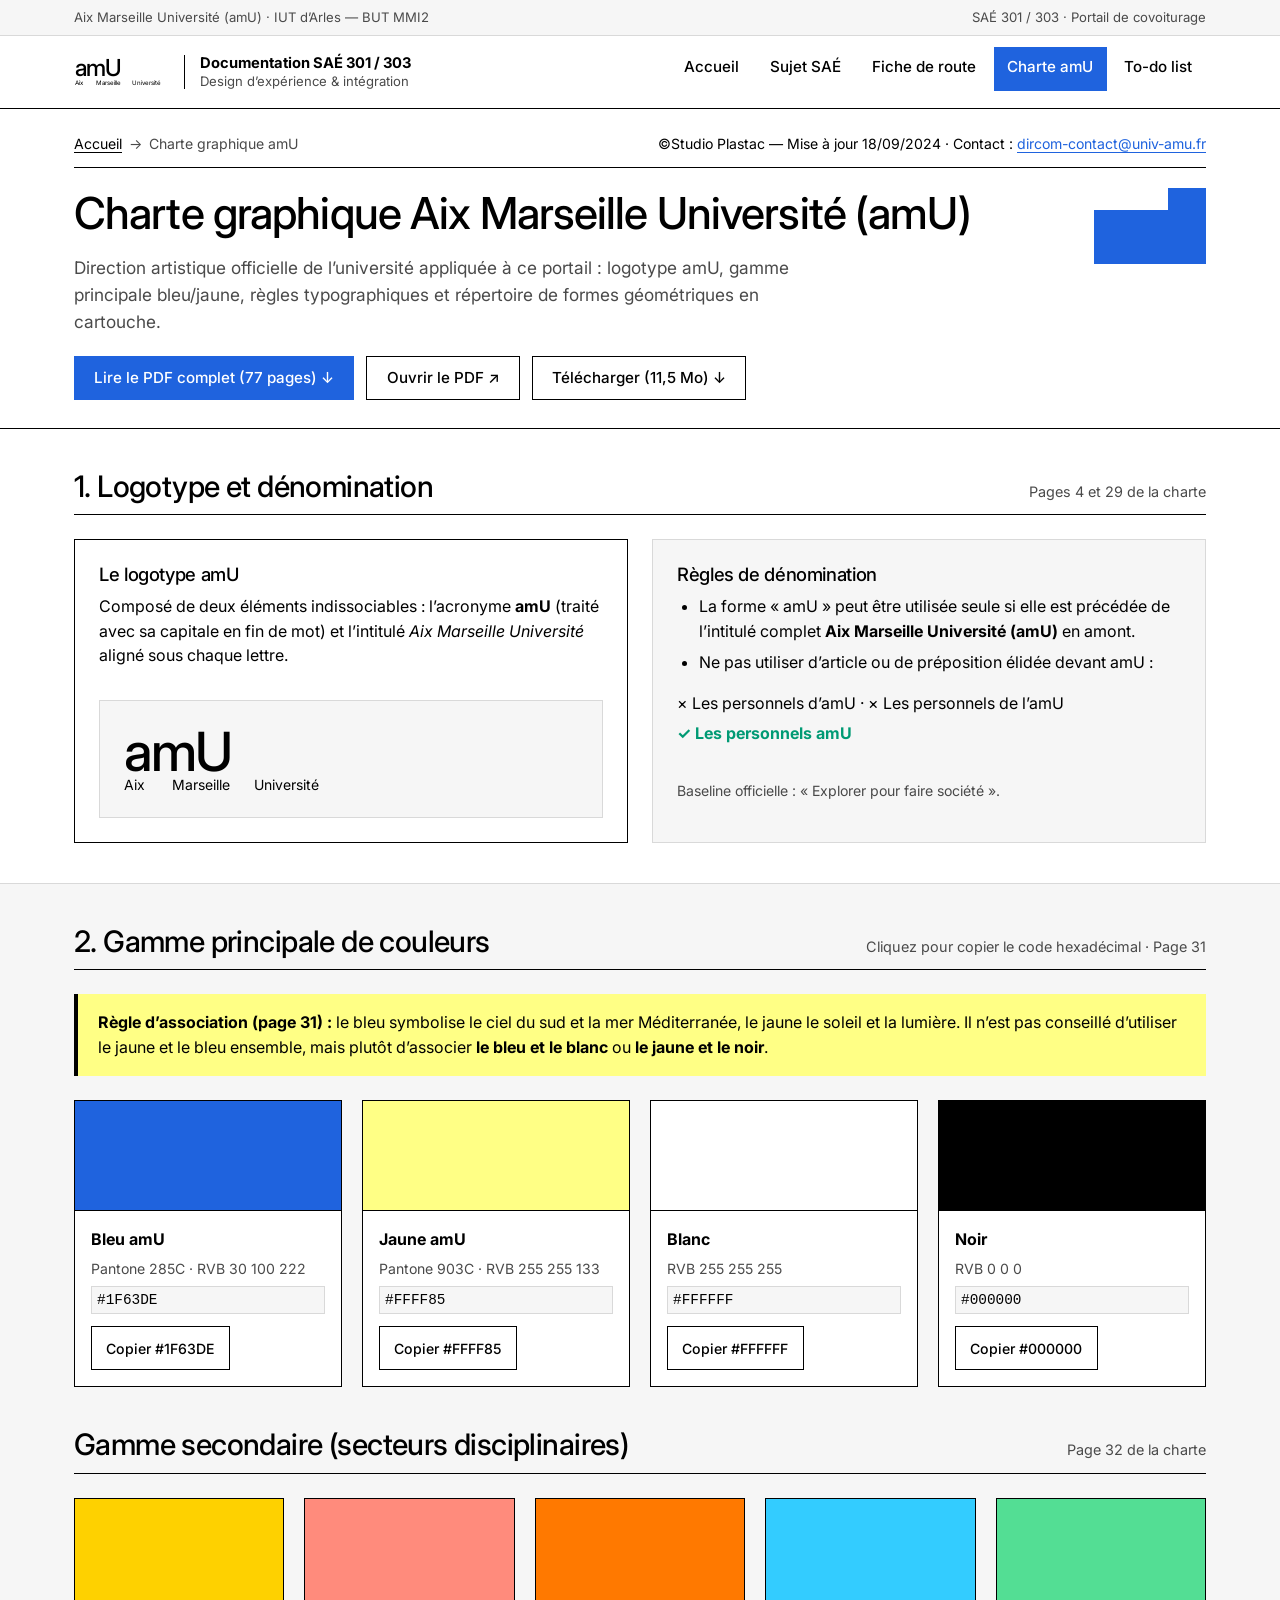
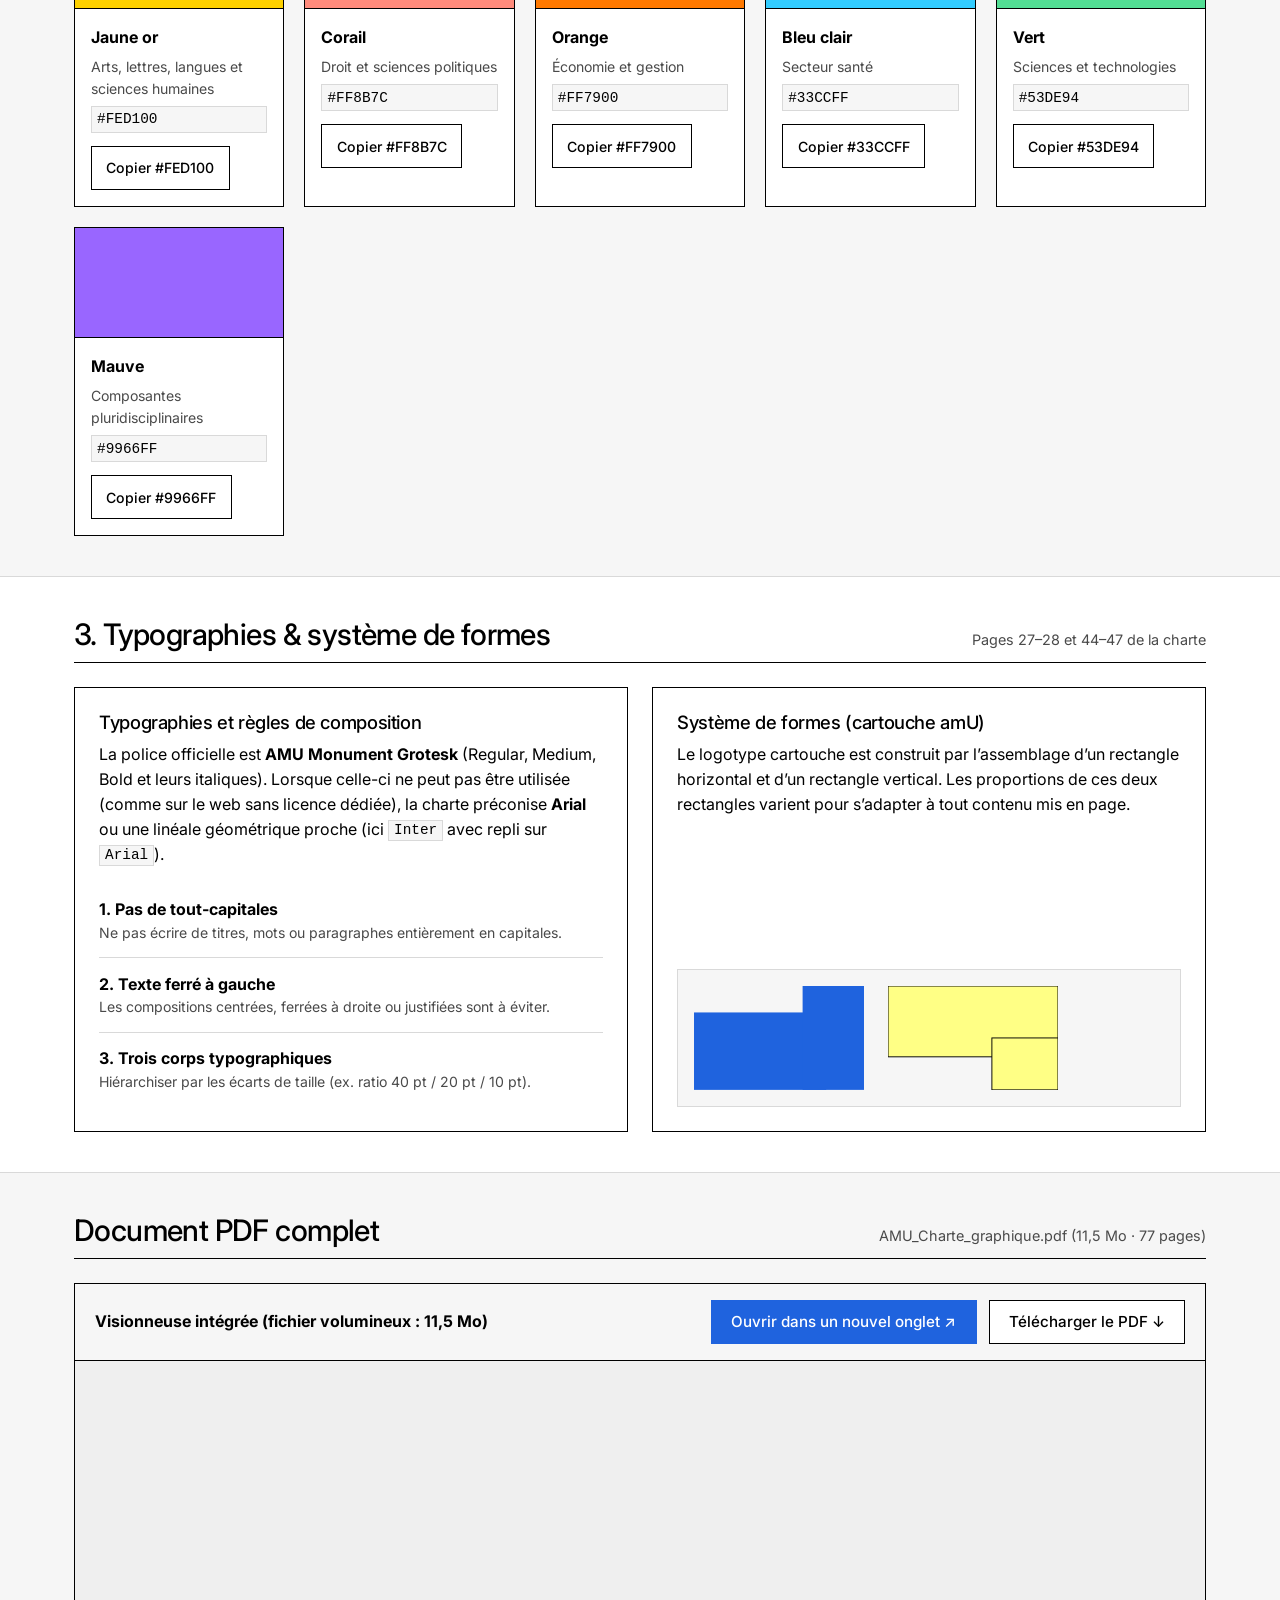
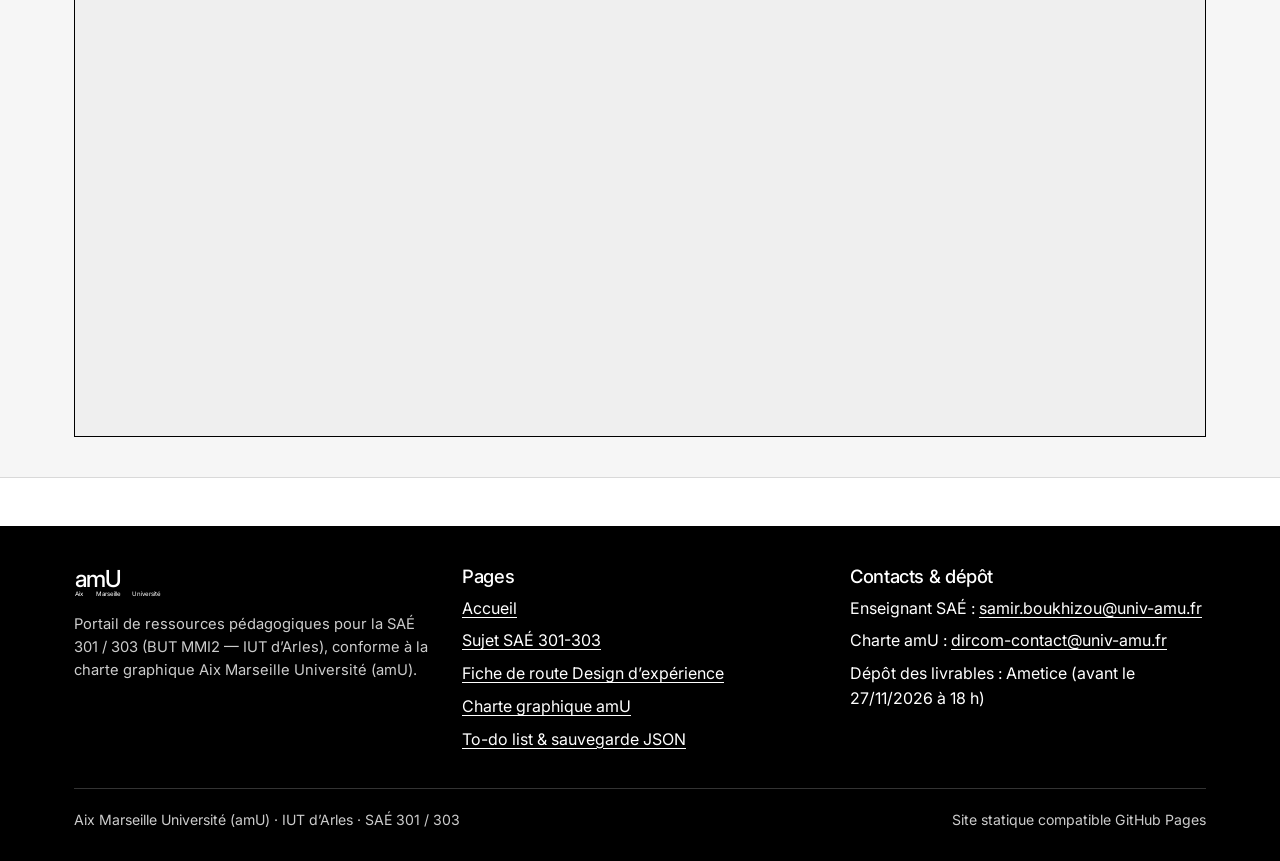
==== charte-amu.html @ 05b52aac "feat: add documentation website and assets for SAE 301/303 project" ====
<!DOCTYPE html>
<html lang="fr">
<head>
  <meta charset="UTF-8">
  <meta name="viewport" content="width=device-width, initial-scale=1.0">
  <title>Charte graphique amU · Documentation SAÉ 301 / 303 — IUT d’Arles</title>
  <meta name="description" content="Référentiel visuel de la charte graphique Aix Marseille Université (amU) : logotype, palettes principales et secondaires, typographies et système de formes.">
  <link rel="preconnect" href="https://fonts.googleapis.com">
  <link rel="preconnect" href="https://fonts.gstatic.com" crossorigin>
  <link href="https://fonts.googleapis.com/css2?family=Inter:wght@400;500;700&display=swap" rel="stylesheet">
  <link rel="stylesheet" href="css/style.css">
</head>
<body>
  <a class="skip-link" href="#main-content">Aller au contenu principal</a>

  <header class="site-header">
    <div class="header-topbar">
      <div class="container header-topbar-inner">
        <span>Aix Marseille Université (amU) · IUT d’Arles — BUT MMI2</span>
        <span>SAÉ 301 / 303 · Portail de covoiturage</span>
      </div>
    </div>
    <div class="container header-inner">
      <a class="brand-link" href="index.html" aria-label="Accueil du portail documentaire SAÉ 301-303">
        <svg class="brand-logo-svg" viewBox="0 0 180 62" role="img" aria-label="Logotype amU Aix Marseille Université">
          <text x="2" y="40" font-family="Inter, Arial, sans-serif" font-size="44" font-weight="500" letter-spacing="-2" fill="currentColor">amU</text>
          <text x="2" y="56" font-family="Inter, Arial, sans-serif" font-size="11.5" font-weight="400" fill="currentColor">Aix</text>
          <text x="41" y="56" font-family="Inter, Arial, sans-serif" font-size="11.5" font-weight="400" fill="currentColor">Marseille</text>
          <text x="108" y="56" font-family="Inter, Arial, sans-serif" font-size="11.5" font-weight="400" fill="currentColor">Université</text>
        </svg>
        <span class="brand-divider" aria-hidden="true"></span>
        <span class="brand-title">
          <strong>Documentation SAÉ 301 / 303</strong>
          <span>Design d’expérience &amp; intégration</span>
        </span>
      </a>

      <button class="nav-toggle" type="button" data-nav-toggle aria-expanded="false" aria-controls="site-nav">
        Menu ☰
      </button>

      <nav class="site-nav" id="site-nav" data-site-nav aria-label="Navigation principale">
        <ul class="nav-list">
          <li><a class="nav-link" href="index.html">Accueil</a></li>
          <li><a class="nav-link" href="sujet.html">Sujet SAÉ</a></li>
          <li><a class="nav-link" href="fiche-de-route.html">Fiche de route</a></li>
          <li><a class="nav-link" href="charte-amu.html" aria-current="page">Charte amU</a></li>
          <li><a class="nav-link" href="todo.html">To-do list</a></li>
        </ul>
      </nav>
    </div>
  </header>

  <main id="main-content">
    <section class="page-header">
      <div class="container">
        <div class="editorial-meta">
          <nav class="breadcrumb" aria-label="Fil d’Ariane">
            <a href="index.html">Accueil</a>
            <span aria-hidden="true">→</span>
            <span>Charte graphique amU</span>
          </nav>
          <span>©Studio Plastac — Mise à jour 18/09/2024 · Contact : <a href="mailto:dircom-contact@univ-amu.fr">dircom-contact@univ-amu.fr</a></span>
        </div>

        <div class="page-header-split">
          <div>
            <h1>Charte graphique Aix Marseille Université (amU)</h1>
            <p class="page-subtitle">
              Direction artistique officielle de l’université appliquée à ce portail : logotype amU, gamme principale bleu/jaune, règles typographiques et répertoire de formes géométriques en cartouche.
            </p>
            <div class="btn-group">
              <a class="btn btn-primary" href="#pdf-viewer">Lire le PDF complet (77 pages) ↓</a>
              <a class="btn btn-secondary" href="assets/AMU_Charte_graphique.pdf" target="_blank" rel="noopener">Ouvrir le PDF ↗</a>
              <a class="btn btn-secondary" href="assets/AMU_Charte_graphique.pdf" download>Télécharger (11,5 Mo) ↓</a>
            </div>
          </div>
          <div class="cartouche-mini" aria-hidden="true">
            <span class="c-top"></span>
            <span class="c-main"></span>
          </div>
        </div>
      </div>
    </section>

    <section class="section">
      <div class="container">
        <div class="section-header">
          <h2>1. Logotype et dénomination</h2>
          <span class="section-kicker">Pages 4 et 29 de la charte</span>
        </div>

        <div class="card-grid-2">
          <div class="card">
            <div>
              <h3>Le logotype amU</h3>
              <p>
                Composé de deux éléments indissociables : l’acronyme <strong>amU</strong> (traité avec sa capitale en fin de mot) et l’intitulé <em>Aix Marseille Université</em> aligné sous chaque lettre.
              </p>
            </div>
            <div style="padding: 1.25rem; background: #F6F6F6; border: 1px solid #D9D9D9;">
              <svg viewBox="0 0 220 76" width="220" role="img" aria-label="Aperçu du logotype amU">
                <text x="4" y="50" font-family="Inter, Arial, sans-serif" font-size="54" font-weight="500" letter-spacing="-2" fill="#000000">amU</text>
                <text x="4" y="69" font-family="Inter, Arial, sans-serif" font-size="14" font-weight="400" fill="#000000">Aix</text>
                <text x="52" y="69" font-family="Inter, Arial, sans-serif" font-size="14" font-weight="400" fill="#000000">Marseille</text>
                <text x="134" y="69" font-family="Inter, Arial, sans-serif" font-size="14" font-weight="400" fill="#000000">Université</text>
              </svg>
            </div>
          </div>

          <div class="card card--muted">
            <div>
              <h3>Règles de dénomination</h3>
              <ul>
                <li>La forme « amU » peut être utilisée seule si elle est précédée de l’intitulé complet <strong>Aix Marseille Université (amU)</strong> en amont.</li>
                <li>Ne pas utiliser d’article ou de préposition élidée devant amU :</li>
              </ul>
              <p style="margin-bottom: 0.35rem;">× Les personnels d’amU · × Les personnels de l’amU</p>
              <p style="font-weight: 700; color: #009A74; margin-bottom: 0;">✓ Les personnels amU</p>
            </div>
            <p class="card-meta">Baseline officielle : « Explorer pour faire société ».</p>
          </div>
        </div>
      </div>
    </section>

    <section class="section section-surface">
      <div class="container">
        <div class="section-header">
          <h2>2. Gamme principale de couleurs</h2>
          <span class="section-kicker">Cliquez pour copier le code hexadécimal · Page 31</span>
        </div>

        <div class="callout callout--yellow">
          <strong>Règle d’association (page 31) :</strong> le bleu symbolise le ciel du sud et la mer Méditerranée, le jaune le soleil et la lumière. Il n’est pas conseillé d’utiliser le jaune et le bleu ensemble, mais plutôt d’associer <strong>le bleu et le blanc</strong> ou <strong>le jaune et le noir</strong>.
        </div>

        <div class="swatch-grid">
          <div class="swatch-card">
            <div class="swatch-color" style="background-color: #1F63DE;"></div>
            <div class="swatch-body">
              <strong>Bleu amU</strong>
              <span class="card-meta">Pantone 285C · RVB 30 100 222</span>
              <code>#1F63DE</code>
              <button class="swatch-copy-btn" type="button" data-copy-hex="#1F63DE">Copier #1F63DE</button>
            </div>
          </div>

          <div class="swatch-card">
            <div class="swatch-color" style="background-color: #FFFF85;"></div>
            <div class="swatch-body">
              <strong>Jaune amU</strong>
              <span class="card-meta">Pantone 903C · RVB 255 255 133</span>
              <code>#FFFF85</code>
              <button class="swatch-copy-btn" type="button" data-copy-hex="#FFFF85">Copier #FFFF85</button>
            </div>
          </div>

          <div class="swatch-card">
            <div class="swatch-color" style="background-color: #FFFFFF;"></div>
            <div class="swatch-body">
              <strong>Blanc</strong>
              <span class="card-meta">RVB 255 255 255</span>
              <code>#FFFFFF</code>
              <button class="swatch-copy-btn" type="button" data-copy-hex="#FFFFFF">Copier #FFFFFF</button>
            </div>
          </div>

          <div class="swatch-card">
            <div class="swatch-color" style="background-color: #000000;"></div>
            <div class="swatch-body">
              <strong>Noir</strong>
              <span class="card-meta">RVB 0 0 0</span>
              <code>#000000</code>
              <button class="swatch-copy-btn" type="button" data-copy-hex="#000000">Copier #000000</button>
            </div>
          </div>
        </div>

        <div class="section-header" style="margin-top: 2.5rem;">
          <h2>Gamme secondaire (secteurs disciplinaires)</h2>
          <span class="section-kicker">Page 32 de la charte</span>
        </div>

        <div class="swatch-grid">
          <div class="swatch-card">
            <div class="swatch-color" style="background-color: #FED100;"></div>
            <div class="swatch-body">
              <strong>Jaune or</strong>
              <span class="card-meta">Arts, lettres, langues et sciences humaines</span>
              <code>#FED100</code>
              <button class="swatch-copy-btn" type="button" data-copy-hex="#FED100">Copier #FED100</button>
            </div>
          </div>

          <div class="swatch-card">
            <div class="swatch-color" style="background-color: #FF8B7C;"></div>
            <div class="swatch-body">
              <strong>Corail</strong>
              <span class="card-meta">Droit et sciences politiques</span>
              <code>#FF8B7C</code>
              <button class="swatch-copy-btn" type="button" data-copy-hex="#FF8B7C">Copier #FF8B7C</button>
            </div>
          </div>

          <div class="swatch-card">
            <div class="swatch-color" style="background-color: #FF7900;"></div>
            <div class="swatch-body">
              <strong>Orange</strong>
              <span class="card-meta">Économie et gestion</span>
              <code>#FF7900</code>
              <button class="swatch-copy-btn" type="button" data-copy-hex="#FF7900">Copier #FF7900</button>
            </div>
          </div>

          <div class="swatch-card">
            <div class="swatch-color" style="background-color: #33CCFF;"></div>
            <div class="swatch-body">
              <strong>Bleu clair</strong>
              <span class="card-meta">Secteur santé</span>
              <code>#33CCFF</code>
              <button class="swatch-copy-btn" type="button" data-copy-hex="#33CCFF">Copier #33CCFF</button>
            </div>
          </div>

          <div class="swatch-card">
            <div class="swatch-color" style="background-color: #53DE94;"></div>
            <div class="swatch-body">
              <strong>Vert</strong>
              <span class="card-meta">Sciences et technologies</span>
              <code>#53DE94</code>
              <button class="swatch-copy-btn" type="button" data-copy-hex="#53DE94">Copier #53DE94</button>
            </div>
          </div>

          <div class="swatch-card">
            <div class="swatch-color" style="background-color: #9966FF;"></div>
            <div class="swatch-body">
              <strong>Mauve</strong>
              <span class="card-meta">Composantes pluridisciplinaires</span>
              <code>#9966FF</code>
              <button class="swatch-copy-btn" type="button" data-copy-hex="#9966FF">Copier #9966FF</button>
            </div>
          </div>
        </div>
      </div>
    </section>

    <section class="section">
      <div class="container">
        <div class="section-header">
          <h2>3. Typographies &amp; système de formes</h2>
          <span class="section-kicker">Pages 27–28 et 44–47 de la charte</span>
        </div>

        <div class="card-grid-2">
          <div class="type-specimen">
            <h3>Typographies et règles de composition</h3>
            <p>
              La police officielle est <strong>AMU Monument Grotesk</strong> (Regular, Medium, Bold et leurs italiques). Lorsque celle-ci ne peut pas être utilisée (comme sur le web sans licence dédiée), la charte préconise <strong>Arial</strong> ou une linéale géométrique proche (ici <code>Inter</code> avec repli sur <code>Arial</code>).
            </p>
            <div class="type-level">
              <strong>1. Pas de tout-capitales</strong>
              <p class="card-meta" style="margin-bottom: 0;">Ne pas écrire de titres, mots ou paragraphes entièrement en capitales.</p>
            </div>
            <div class="type-level">
              <strong>2. Texte ferré à gauche</strong>
              <p class="card-meta" style="margin-bottom: 0;">Les compositions centrées, ferrées à droite ou justifiées sont à éviter.</p>
            </div>
            <div class="type-level">
              <strong>3. Trois corps typographiques</strong>
              <p class="card-meta" style="margin-bottom: 0;">Hiérarchiser par les écarts de taille (ex. ratio 40 pt / 20 pt / 10 pt).</p>
            </div>
          </div>

          <div class="card">
            <div>
              <h3>Système de formes (cartouche amU)</h3>
              <p>
                Le logotype cartouche est construit par l’assemblage d’un rectangle horizontal et d’un rectangle vertical. Les proportions de ces deux rectangles varient pour s’adapter à tout contenu mis en page.
              </p>
            </div>
            <div style="display: flex; flex-wrap: wrap; gap: 1.5rem; align-items: center; padding: 1rem; background: #F6F6F6; border: 1px solid #D9D9D9;">
              <svg viewBox="0 0 180 110" width="170" role="img" aria-label="Construction du cartouche amU bleu">
                <rect x="0" y="28" width="140" height="82" fill="#1F63DE"/>
                <rect x="115" y="0" width="65" height="110" fill="#1F63DE"/>
              </svg>
              <svg viewBox="0 0 180 110" width="170" role="img" aria-label="Déclinaison du répertoire de formes jaune">
                <rect x="0" y="0" width="180" height="75" fill="#FFFF85" stroke="#000000" stroke-width="1"/>
                <rect x="110" y="55" width="70" height="55" fill="#FFFF85" stroke="#000000" stroke-width="1"/>
              </svg>
            </div>
          </div>
        </div>
      </div>
    </section>

    <section class="section section-surface" id="pdf-viewer">
      <div class="container">
        <div class="section-header">
          <h2>Document PDF complet</h2>
          <span class="section-kicker">AMU_Charte_graphique.pdf (11,5 Mo · 77 pages)</span>
        </div>

        <div class="pdf-toolbar">
          <strong>Visionneuse intégrée (fichier volumineux : 11,5 Mo)</strong>
          <div class="btn-group">
            <a class="btn btn-primary" href="assets/AMU_Charte_graphique.pdf" target="_blank" rel="noopener">Ouvrir dans un nouvel onglet ↗</a>
            <a class="btn btn-secondary" href="assets/AMU_Charte_graphique.pdf" download>Télécharger le PDF ↓</a>
          </div>
        </div>
        <div class="pdf-frame-wrap">
          <iframe
            class="pdf-frame"
            src="assets/AMU_Charte_graphique.pdf"
            title="Charte graphique Aix Marseille Université (PDF)"
            loading="lazy"
          ></iframe>
        </div>
        <div class="pdf-mobile-note">
          Ce document pèse 11,5 Mo. Sur mobile, privilégiez le bouton « Ouvrir dans un nouvel onglet ↗ » ou « Télécharger le PDF ↓ » ci-dessus.
        </div>
      </div>
    </section>
  </main>

  <footer class="site-footer">
    <div class="container">
      <div class="footer-grid">
        <div>
          <svg class="brand-logo-svg" viewBox="0 0 180 62" role="img" aria-label="Logotype amU Aix Marseille Université" style="color: #FFFFFF; margin-bottom: 0.9rem;">
            <text x="2" y="40" font-family="Inter, Arial, sans-serif" font-size="44" font-weight="500" letter-spacing="-2" fill="currentColor">amU</text>
            <text x="2" y="56" font-family="Inter, Arial, sans-serif" font-size="11.5" font-weight="400" fill="currentColor">Aix</text>
            <text x="41" y="56" font-family="Inter, Arial, sans-serif" font-size="11.5" font-weight="400" fill="currentColor">Marseille</text>
            <text x="108" y="56" font-family="Inter, Arial, sans-serif" font-size="11.5" font-weight="400" fill="currentColor">Université</text>
          </svg>
          <p style="font-size: 0.92rem; color: #CCCCCC;">
            Portail de ressources pédagogiques pour la SAÉ 301 / 303 (BUT MMI2 — IUT d’Arles), conforme à la charte graphique Aix Marseille Université (amU).
          </p>
        </div>

        <div>
          <h3 style="color: #FFFFFF;">Pages</h3>
          <ul class="footer-list">
            <li><a href="index.html">Accueil</a></li>
            <li><a href="sujet.html">Sujet SAÉ 301-303</a></li>
            <li><a href="fiche-de-route.html">Fiche de route Design d’expérience</a></li>
            <li><a href="charte-amu.html">Charte graphique amU</a></li>
            <li><a href="todo.html">To-do list &amp; sauvegarde JSON</a></li>
          </ul>
        </div>

        <div>
          <h3 style="color: #FFFFFF;">Contacts &amp; dépôt</h3>
          <ul class="footer-list">
            <li>Enseignant SAÉ : <a href="mailto:samir.boukhizou@univ-amu.fr">samir.boukhizou@univ-amu.fr</a></li>
            <li>Charte amU : <a href="mailto:dircom-contact@univ-amu.fr">dircom-contact@univ-amu.fr</a></li>
            <li>Dépôt des livrables : Ametice (avant le 27/11/2026 à 18 h)</li>
          </ul>
        </div>
      </div>

      <div class="footer-bottom">
        <span>Aix Marseille Université (amU) · IUT d’Arles · SAÉ 301 / 303</span>
        <span>Site statique compatible GitHub Pages</span>
      </div>
    </div>
  </footer>

  <script src="js/main.js"></script>
</body>
</html>
---- css/style.css ----
/* ==========================================================================
   Portail documentaire SAÉ 301 / 303 — Charte graphique amU (2024)
   Règles strictes :
   - Bleu #1F63DE associé au Blanc #FFFFFF (jamais avec le jaune)
   - Jaune #FFFF85 associé au Noir #000000 (jamais avec le bleu)
   - Aucune capitalisation forcée (pas de mise en majuscules automatique)
   - Textes systématiquement ferrés à gauche
   - Système de formes : rectangles assemblés en cartouche (0px de rayon)
   ========================================================================== */

:root {
  /* Gamme principale amU */
  --amu-blue: #1F63DE;
  --amu-blue-dark: #164BB0;
  --amu-yellow: #FFFF85;
  --amu-white: #FFFFFF;
  --amu-black: #000000;

  /* Surfaces et neutres */
  --amu-surface: #F6F6F6;
  --amu-surface-alt: #EFEFEF;
  --amu-border: #D9D9D9;
  --amu-text-muted: #4A4A4A;

  /* Gamme secondaire (secteurs) */
  --amu-gold: #FED100;
  --amu-coral: #FF8B7C;
  --amu-orange: #FF7900;
  --amu-cyan: #33CCFF;
  --amu-green: #53DE94;
  --amu-purple: #9966FF;

  /* Gamme tertiaire (états & accents) */
  --amu-emerald: #009A74;
  --amu-wine: #990000;
  --amu-sky: #CDEAFC;
  --amu-green-light: #CAFEE4;
  --amu-coral-light: #FFD4CC;

  /* Typographie */
  --font-sans: 'Inter', 'Helvetica Neue', Arial, sans-serif;
  --container-max: 1180px;
  --gutter: 1.5rem;
}

/* Reset & base */
*,
*::before,
*::after {
  box-sizing: border-box;
}

html {
  font-size: 16px;
  scroll-behavior: smooth;
  -webkit-text-size-adjust: 100%;
}

body {
  margin: 0;
  padding: 0;
  font-family: var(--font-sans);
  font-weight: 400;
  line-height: 1.55;
  color: var(--amu-black);
  background-color: var(--amu-white);
  text-align: left;
  min-height: 100vh;
  display: flex;
  flex-direction: column;
}

main {
  flex: 1 0 auto;
}

img,
svg {
  display: block;
  max-width: 100%;
}

a {
  color: var(--amu-blue);
  text-decoration: underline;
  text-underline-offset: 3px;
}

a:hover {
  color: var(--amu-blue-dark);
}

:focus-visible {
  outline: 3px solid var(--amu-black);
  outline-offset: 2px;
}

/* Skip link */
.skip-link {
  position: absolute;
  left: -9999px;
  top: 0;
  background: var(--amu-black);
  color: var(--amu-white);
  padding: 0.75rem 1.25rem;
  z-index: 1000;
  font-weight: 500;
  text-decoration: none;
}

.skip-link:focus {
  left: 1rem;
  top: 1rem;
}

/* Container */
.container {
  width: 100%;
  max-width: var(--container-max);
  margin-left: auto;
  margin-right: auto;
  padding-left: var(--gutter);
  padding-right: var(--gutter);
}

/* Typographie — 3 corps principaux, ferrés à gauche, sans tout-capitales */
h1, h2, h3, h4 {
  margin-top: 0;
  font-weight: 500;
  line-height: 1.18;
  letter-spacing: -0.02em;
  text-align: left;
}

h1 {
  font-size: clamp(1.85rem, 3.8vw, 2.75rem);
  margin-bottom: 1rem;
}

h2 {
  font-size: clamp(1.35rem, 2.4vw, 1.85rem);
  margin-bottom: 0.85rem;
}

h3 {
  font-size: 1.15rem;
  margin-bottom: 0.5rem;
}

p {
  margin-top: 0;
  margin-bottom: 1rem;
  text-align: left;
}

ul, ol {
  margin-top: 0;
  margin-bottom: 1rem;
  padding-left: 1.35rem;
}

li {
  margin-bottom: 0.4rem;
}

code {
  font-family: ui-monospace, SFMono-Regular, Menlo, Consolas, monospace;
  font-size: 0.9em;
  background: var(--amu-surface);
  border: 1px solid var(--amu-border);
  padding: 0.1em 0.35em;
}

/* ==========================================================================
   En-tête & navigation (filet éditorial 1px noir en haut façon charte PDF)
   ========================================================================== */
.site-header {
  background-color: var(--amu-white);
  border-bottom: 1px solid var(--amu-black);
  position: sticky;
  top: 0;
  z-index: 100;
}

.header-topbar {
  border-bottom: 1px solid var(--amu-border);
  background-color: var(--amu-surface);
  font-size: 0.82rem;
  color: var(--amu-text-muted);
}

.header-topbar-inner {
  display: flex;
  flex-wrap: wrap;
  justify-content: space-between;
  align-items: center;
  gap: 0.5rem 1rem;
  padding-top: 0.45rem;
  padding-bottom: 0.45rem;
}

.header-inner {
  display: flex;
  align-items: center;
  justify-content: space-between;
  gap: 1.5rem;
  min-height: 72px;
}

.brand-link {
  display: inline-flex;
  align-items: center;
  gap: 0.9rem;
  text-decoration: none;
  color: var(--amu-black);
  min-height: 44px;
  padding: 0.25rem 0;
  flex-shrink: 0;
}

.brand-link:hover {
  color: var(--amu-blue);
}

.brand-logo-svg {
  width: 96px;
  height: auto;
  flex-shrink: 0;
}

.brand-divider {
  width: 1px;
  height: 34px;
  background-color: var(--amu-black);
}

.brand-title {
  display: flex;
  flex-direction: column;
  font-size: 0.92rem;
  line-height: 1.25;
}

.brand-title strong {
  font-weight: 700;
}

.brand-title span {
  color: var(--amu-text-muted);
  font-size: 0.82rem;
}

/* Navigation */
.nav-toggle {
  display: none;
  align-items: center;
  justify-content: center;
  gap: 0.5rem;
  min-height: 44px;
  min-width: 44px;
  padding: 0.5rem 0.9rem;
  background-color: var(--amu-white);
  color: var(--amu-black);
  border: 1px solid var(--amu-black);
  font-family: var(--font-sans);
  font-size: 0.95rem;
  font-weight: 500;
  cursor: pointer;
}

.nav-toggle:hover {
  background-color: var(--amu-surface);
}

.site-nav {
  display: flex;
  align-items: center;
}

.nav-list {
  display: flex;
  list-style: none;
  margin: 0;
  padding: 0;
  gap: 0.25rem;
  align-items: center;
}

.nav-link {
  display: inline-flex;
  align-items: center;
  min-height: 44px;
  padding: 0.5rem 0.85rem;
  text-decoration: none;
  color: var(--amu-black);
  font-weight: 500;
  font-size: 0.95rem;
  border-bottom: 3px solid transparent;
  transition: background-color 0.15s ease, color 0.15s ease;
}

.nav-link:hover {
  background-color: var(--amu-surface);
  color: var(--amu-blue);
}

.nav-link[aria-current="page"] {
  background-color: var(--amu-blue);
  color: var(--amu-white);
}

/* ==========================================================================
   Boutons (conformes aux exigences accessibilité >= 44px & contraste amU)
   ========================================================================== */
.btn-group {
  display: flex;
  flex-wrap: wrap;
  gap: 0.75rem;
  align-items: center;
}

.btn {
  display: inline-flex;
  align-items: center;
  justify-content: center;
  gap: 0.45rem;
  min-height: 44px;
  padding: 0.65rem 1.2rem;
  font-family: var(--font-sans);
  font-size: 0.95rem;
  font-weight: 500;
  line-height: 1.2;
  text-decoration: none;
  border: 1px solid transparent;
  border-radius: 0;
  cursor: pointer;
  transition: background-color 0.15s ease, color 0.15s ease, border-color 0.15s ease;
}

.btn:disabled {
  opacity: 0.5;
  cursor: not-allowed;
}

.btn-primary {
  background-color: var(--amu-blue);
  color: var(--amu-white);
  border-color: var(--amu-blue);
}

.btn-primary:hover:not(:disabled) {
  background-color: var(--amu-blue-dark);
  border-color: var(--amu-blue-dark);
  color: var(--amu-white);
}

.btn-secondary {
  background-color: var(--amu-white);
  color: var(--amu-black);
  border-color: var(--amu-black);
}

.btn-secondary:hover:not(:disabled) {
  background-color: var(--amu-black);
  color: var(--amu-white);
}

.btn-yellow {
  background-color: var(--amu-yellow);
  color: var(--amu-black);
  border-color: var(--amu-black);
}

.btn-yellow:hover:not(:disabled) {
  background-color: var(--amu-black);
  color: var(--amu-yellow);
}

.btn-white-on-blue {
  background-color: var(--amu-white);
  color: var(--amu-blue);
  border-color: var(--amu-white);
}

.btn-white-on-blue:hover:not(:disabled) {
  background-color: var(--amu-sky);
  color: var(--amu-black);
}

.btn-outline-white {
  background-color: transparent;
  color: var(--amu-white);
  border-color: var(--amu-white);
}

.btn-outline-white:hover:not(:disabled) {
  background-color: var(--amu-white);
  color: var(--amu-blue);
}

.btn-danger {
  background-color: var(--amu-white);
  color: var(--amu-wine);
  border-color: var(--amu-wine);
}

.btn-danger:hover:not(:disabled) {
  background-color: var(--amu-wine);
  color: var(--amu-white);
}

/* ==========================================================================
   Cartouche amU (Formes : rectangle horizontal + vertical assemblés)
   ========================================================================== */
.hero-section {
  padding-top: 2.5rem;
  padding-bottom: 2rem;
}

.amu-cartouche-hero {
  display: grid;
  grid-template-columns: 1fr;
  background-color: var(--amu-white);
}

.cartouche-block {
  position: relative;
  background-color: var(--amu-blue);
  color: var(--amu-white);
  padding: 2.25rem 2rem;
}

.cartouche-block a {
  color: var(--amu-white);
}

.cartouche-step-top {
  display: flex;
  align-items: flex-end;
  justify-content: space-between;
}

.cartouche-tab {
  background-color: var(--amu-blue);
  color: var(--amu-white);
  padding: 0.6rem 1.25rem;
  font-size: 0.9rem;
  font-weight: 500;
  display: inline-block;
}

.cartouche-corner-spacer {
  height: 20px;
  flex: 1;
  background-color: var(--amu-white);
}

.cartouche-lead {
  font-size: 1.1rem;
  max-width: 68ch;
  margin-bottom: 1.5rem;
}

/* Bandeau d'alerte / échéances : Jaune #FFFF85 + Noir #000000 uniquement */
.yellow-band {
  background-color: var(--amu-yellow);
  color: var(--amu-black);
  border-top: 1px solid var(--amu-black);
  border-bottom: 1px solid var(--amu-black);
  padding: 1.35rem 0;
}

.yellow-band-grid {
  display: grid;
  grid-template-columns: repeat(auto-fit, minmax(240px, 1fr));
  gap: 1.25rem;
  align-items: start;
}

.yellow-band-item strong {
  display: block;
  font-weight: 700;
  margin-bottom: 0.2rem;
}

.yellow-band a {
  color: var(--amu-black);
  font-weight: 500;
}

/* ==========================================================================
   En-tête de page intérieure & fil d'Ariane éditorial
   ========================================================================== */
.page-header {
  padding-top: 1.5rem;
  padding-bottom: 1.75rem;
  border-bottom: 1px solid var(--amu-black);
  background-color: var(--amu-white);
}

.editorial-meta {
  display: flex;
  flex-wrap: wrap;
  justify-content: space-between;
  align-items: center;
  gap: 0.5rem 1rem;
  padding-bottom: 0.75rem;
  margin-bottom: 1.25rem;
  border-bottom: 1px solid var(--amu-black);
  font-size: 0.88rem;
}

.breadcrumb {
  display: flex;
  flex-wrap: wrap;
  align-items: center;
  gap: 0.45rem;
  color: var(--amu-text-muted);
}

.breadcrumb a {
  color: var(--amu-black);
}

.page-header-split {
  display: grid;
  grid-template-columns: 1fr auto;
  gap: 1.5rem;
  align-items: start;
}

.page-subtitle {
  font-size: 1.08rem;
  color: var(--amu-text-muted);
  max-width: 70ch;
  margin-bottom: 1.25rem;
}

/* Petit motif cartouche décoratif */
.cartouche-mini {
  width: 112px;
  height: 76px;
  display: grid;
  grid-template-columns: 1fr 38px;
  grid-template-rows: 22px 1fr;
  flex-shrink: 0;
}

.cartouche-mini .c-main {
  grid-column: 1 / 3;
  grid-row: 2 / 3;
  background-color: var(--amu-blue);
}

.cartouche-mini .c-top {
  grid-column: 2 / 3;
  grid-row: 1 / 2;
  background-color: var(--amu-blue);
}

.cartouche-mini--yellow .c-main,
.cartouche-mini--yellow .c-top {
  background-color: var(--amu-yellow);
  border: 1px solid var(--amu-black);
}

.cartouche-mini--yellow .c-main {
  border-top: none;
}

/* ==========================================================================
   Sections & grilles de cartes
   ========================================================================== */
.section {
  padding-top: 2.5rem;
  padding-bottom: 2.5rem;
}

.section-surface {
  background-color: var(--amu-surface);
  border-top: 1px solid var(--amu-border);
  border-bottom: 1px solid var(--amu-border);
}

.section-header {
  display: flex;
  flex-wrap: wrap;
  justify-content: space-between;
  align-items: baseline;
  gap: 0.75rem 1.5rem;
  border-bottom: 1px solid var(--amu-black);
  padding-bottom: 0.65rem;
  margin-bottom: 1.5rem;
}

.section-header h2 {
  margin-bottom: 0;
}

.section-kicker {
  font-size: 0.9rem;
  color: var(--amu-text-muted);
}

.card-grid {
  display: grid;
  grid-template-columns: repeat(auto-fit, minmax(260px, 1fr));
  gap: 1.5rem;
}

.card-grid-2 {
  display: grid;
  grid-template-columns: repeat(auto-fit, minmax(300px, 1fr));
  gap: 1.5rem;
}

.card-grid-3 {
  display: grid;
  grid-template-columns: repeat(auto-fit, minmax(240px, 1fr));
  gap: 1.25rem;
}

.card {
  background-color: var(--amu-white);
  border: 1px solid var(--amu-black);
  padding: 1.5rem;
  display: flex;
  flex-direction: column;
  justify-content: space-between;
  gap: 1rem;
}

.card--muted {
  background-color: var(--amu-surface);
  border-color: var(--amu-border);
}

.card--blue {
  background-color: var(--amu-blue);
  color: var(--amu-white);
  border-color: var(--amu-blue);
}

.card--blue a {
  color: var(--amu-white);
}

.card--yellow {
  background-color: var(--amu-yellow);
  color: var(--amu-black);
  border-color: var(--amu-black);
}

.card-tag {
  display: inline-block;
  font-size: 0.8rem;
  font-weight: 500;
  padding: 0.2rem 0.55rem;
  border: 1px solid var(--amu-black);
  background-color: var(--amu-surface);
  color: var(--amu-black);
  margin-bottom: 0.65rem;
}

.card--blue .card-tag {
  background-color: var(--amu-white);
  color: var(--amu-blue);
  border-color: var(--amu-white);
}

.card--yellow .card-tag {
  background-color: var(--amu-black);
  color: var(--amu-yellow);
}

.card-meta {
  font-size: 0.88rem;
  color: var(--amu-text-muted);
}

.card--blue .card-meta {
  color: var(--amu-sky);
}

.card-link {
  font-weight: 500;
  text-decoration: none;
  display: inline-flex;
  align-items: center;
  gap: 0.35rem;
  min-height: 44px;
}

.card-link:hover {
  text-decoration: underline;
}

/* Badges & pilules */
.badge {
  display: inline-flex;
  align-items: center;
  padding: 0.2rem 0.6rem;
  font-size: 0.82rem;
  font-weight: 500;
  border: 1px solid var(--amu-black);
  background-color: var(--amu-white);
  color: var(--amu-black);
}

.badge-blue {
  background-color: var(--amu-blue);
  color: var(--amu-white);
  border-color: var(--amu-blue);
}

.badge-yellow {
  background-color: var(--amu-yellow);
  color: var(--amu-black);
  border-color: var(--amu-black);
}

.badge-green {
  background-color: var(--amu-green-light);
  color: var(--amu-black);
  border-color: var(--amu-emerald);
}

/* ==========================================================================
   Tableaux responsives
   ========================================================================== */
.table-wrap {
  width: 100%;
  overflow-x: auto;
  border: 1px solid var(--amu-black);
  background-color: var(--amu-white);
  margin-bottom: 1.5rem;
}

table {
  width: 100%;
  border-collapse: collapse;
  text-align: left;
  min-width: 560px;
}

th, td {
  padding: 0.85rem 1rem;
  border-bottom: 1px solid var(--amu-border);
  vertical-align: top;
}

thead th {
  background-color: var(--amu-black);
  color: var(--amu-white);
  font-weight: 500;
  border-bottom: 1px solid var(--amu-black);
}

tbody tr:nth-child(even) {
  background-color: var(--amu-surface);
}

tbody tr:last-child td {
  border-bottom: none;
}

/* ==========================================================================
   Encadrés & points d'intérêt
   ========================================================================== */
.callout {
  border-left: 4px solid var(--amu-blue);
  background-color: var(--amu-surface);
  padding: 1rem 1.25rem;
  margin-bottom: 1.5rem;
}

.callout--yellow {
  border-left: 4px solid var(--amu-black);
  background-color: var(--amu-yellow);
  color: var(--amu-black);
}

.poi-grid {
  display: grid;
  grid-template-columns: repeat(auto-fit, minmax(150px, 1fr));
  gap: 1rem;
  margin-bottom: 1.25rem;
}

.poi-item {
  border: 1px solid var(--amu-black);
  background-color: var(--amu-white);
  padding: 1rem;
  display: flex;
  flex-direction: column;
  gap: 0.4rem;
}

.poi-item strong {
  font-size: 1.05rem;
}

.days-row {
  display: flex;
  flex-wrap: wrap;
  gap: 0.5rem;
  margin: 0.75rem 0 1rem;
}

.day-pill {
  display: inline-flex;
  align-items: center;
  justify-content: center;
  width: 38px;
  height: 38px;
  font-weight: 700;
  border: 1px solid var(--amu-black);
  background-color: var(--amu-black);
  color: var(--amu-white);
}

.day-pill.is-off {
  background-color: var(--amu-white);
  color: var(--amu-text-muted);
  border-color: var(--amu-border);
  font-weight: 400;
}

/* ==========================================================================
   Visionneuse PDF intégrée
   ========================================================================== */
.pdf-toolbar {
  display: flex;
  flex-wrap: wrap;
  justify-content: space-between;
  align-items: center;
  gap: 1rem;
  background-color: var(--amu-surface);
  border: 1px solid var(--amu-black);
  border-bottom: none;
  padding: 1rem 1.25rem;
}

.pdf-frame-wrap {
  border: 1px solid var(--amu-black);
  background-color: var(--amu-surface-alt);
}

.pdf-frame {
  display: block;
  width: 100%;
  height: min(75vh, 820px);
  border: none;
}

.pdf-mobile-note {
  display: none;
  padding: 0.85rem 1.25rem;
  background-color: var(--amu-yellow);
  color: var(--amu-black);
  border: 1px solid var(--amu-black);
  border-top: none;
  font-size: 0.92rem;
}

/* ==========================================================================
   Charte amU : nuancier interactif & règles visuelles
   ========================================================================== */
.swatch-grid {
  display: grid;
  grid-template-columns: repeat(auto-fit, minmax(210px, 1fr));
  gap: 1.25rem;
}

.swatch-card {
  border: 1px solid var(--amu-black);
  background-color: var(--amu-white);
  display: flex;
  flex-direction: column;
}

.swatch-color {
  height: 110px;
  border-bottom: 1px solid var(--amu-black);
  position: relative;
}

.swatch-body {
  padding: 1rem;
  display: flex;
  flex-direction: column;
  gap: 0.4rem;
}

.swatch-copy-btn {
  margin-top: 0.4rem;
  align-self: flex-start;
  min-height: 44px;
  padding: 0.45rem 0.9rem;
  font-family: var(--font-sans);
  font-size: 0.88rem;
  font-weight: 500;
  background-color: var(--amu-white);
  color: var(--amu-black);
  border: 1px solid var(--amu-black);
  cursor: pointer;
}

.swatch-copy-btn:hover {
  background-color: var(--amu-blue);
  color: var(--amu-white);
  border-color: var(--amu-blue);
}

.type-specimen {
  border: 1px solid var(--amu-black);
  padding: 1.5rem;
  background-color: var(--amu-white);
}

.type-level {
  padding: 0.85rem 0;
  border-bottom: 1px solid var(--amu-border);
}

.type-level:last-child {
  border-bottom: none;
}

/* ==========================================================================
   Page To-do list interactive
   ========================================================================== */
.todo-dashboard {
  border: 1px solid var(--amu-black);
  background-color: var(--amu-surface);
  padding: 1.5rem;
  margin-bottom: 2rem;
}

.todo-dashboard-top {
  display: grid;
  grid-template-columns: 1fr auto;
  gap: 1.25rem;
  align-items: center;
  margin-bottom: 1.25rem;
}

.progress-track {
  width: 100%;
  height: 18px;
  background-color: var(--amu-white);
  border: 1px solid var(--amu-black);
  overflow: hidden;
}

.progress-fill {
  height: 100%;
  width: 0%;
  background-color: var(--amu-blue);
  transition: width 0.25s ease;
}

.todo-stats {
  font-size: 1.15rem;
  font-weight: 700;
  white-space: nowrap;
}

.todo-controls {
  display: grid;
  grid-template-columns: 1fr auto;
  gap: 1rem;
  align-items: end;
  padding-top: 1rem;
  border-top: 1px solid var(--amu-border);
}

.form-field {
  display: flex;
  flex-direction: column;
  gap: 0.35rem;
}

.form-field label {
  font-size: 0.9rem;
  font-weight: 500;
}

.input-text,
.input-select {
  min-height: 44px;
  padding: 0.55rem 0.8rem;
  font-family: var(--font-sans);
  font-size: 0.95rem;
  border: 1px solid var(--amu-black);
  border-radius: 0;
  background-color: var(--amu-white);
  color: var(--amu-black);
}

.todo-filters-bar {
  display: flex;
  flex-wrap: wrap;
  justify-content: space-between;
  align-items: center;
  gap: 1rem;
  margin-bottom: 1.5rem;
}

.filter-tabs {
  display: flex;
  flex-wrap: wrap;
  gap: 0.5rem;
}

.filter-btn {
  min-height: 44px;
  padding: 0.5rem 1rem;
  font-family: var(--font-sans);
  font-size: 0.92rem;
  font-weight: 500;
  border: 1px solid var(--amu-black);
  background-color: var(--amu-white);
  color: var(--amu-black);
  cursor: pointer;
}

.filter-btn[aria-pressed="true"] {
  background-color: var(--amu-blue);
  color: var(--amu-white);
  border-color: var(--amu-blue);
}

.status-banner {
  padding: 0.85rem 1.15rem;
  border: 1px solid var(--amu-black);
  background-color: var(--amu-yellow);
  color: var(--amu-black);
  margin-bottom: 1.5rem;
  font-weight: 500;
}

.status-banner.is-error {
  background-color: var(--amu-coral-light);
  border-color: var(--amu-wine);
  color: var(--amu-wine);
}

.status-banner[hidden] {
  display: none;
}

.todo-section {
  border: 1px solid var(--amu-black);
  background-color: var(--amu-white);
  margin-bottom: 1.5rem;
}

.todo-section-header {
  display: flex;
  flex-wrap: wrap;
  justify-content: space-between;
  align-items: center;
  gap: 0.75rem;
  padding: 1rem 1.25rem;
  background-color: var(--amu-surface);
  border-bottom: 1px solid var(--amu-black);
}

.todo-section-header h2 {
  font-size: 1.2rem;
  margin-bottom: 0;
}

.todo-list {
  list-style: none;
  margin: 0;
  padding: 0;
}

.todo-item {
  display: flex;
  align-items: flex-start;
  justify-content: space-between;
  gap: 1rem;
  padding: 0.85rem 1.25rem;
  border-bottom: 1px solid var(--amu-border);
}

.todo-item:last-child {
  border-bottom: none;
}

.todo-item.is-done {
  background-color: #FAFAFA;
}

.todo-label {
  display: flex;
  align-items: flex-start;
  gap: 0.85rem;
  cursor: pointer;
  flex: 1;
  min-height: 28px;
}

.todo-checkbox {
  width: 22px;
  height: 22px;
  margin-top: 2px;
  accent-color: var(--amu-blue);
  flex-shrink: 0;
  cursor: pointer;
}

.todo-text-wrap {
  display: flex;
  flex-direction: column;
  gap: 0.15rem;
}

.todo-item.is-done .todo-title {
  text-decoration: line-through;
  color: var(--amu-text-muted);
}

.todo-note {
  font-size: 0.86rem;
  color: var(--amu-text-muted);
}

.todo-delete-btn {
  min-height: 44px;
  min-width: 44px;
  padding: 0.35rem 0.7rem;
  border: 1px solid var(--amu-border);
  background-color: var(--amu-white);
  color: var(--amu-wine);
  font-family: var(--font-sans);
  font-size: 0.85rem;
  cursor: pointer;
  flex-shrink: 0;
}

.todo-delete-btn:hover {
  background-color: var(--amu-wine);
  color: var(--amu-white);
  border-color: var(--amu-wine);
}

.add-task-form {
  display: grid;
  grid-template-columns: 1fr 220px auto;
  gap: 0.75rem;
  align-items: end;
  padding: 1.25rem;
  border: 1px solid var(--amu-black);
  background-color: var(--amu-surface);
  margin-top: 2rem;
}

/* ==========================================================================
   Pied de page
   ========================================================================== */
.site-footer {
  background-color: var(--amu-black);
  color: var(--amu-white);
  padding: 2.5rem 0 2rem;
  margin-top: 3rem;
}

.site-footer a {
  color: var(--amu-white);
}

.footer-grid {
  display: grid;
  grid-template-columns: repeat(auto-fit, minmax(220px, 1fr));
  gap: 2rem;
  padding-bottom: 1.75rem;
  border-bottom: 1px solid #333333;
}

.footer-list {
  list-style: none;
  padding: 0;
  margin: 0;
}

.footer-list li {
  margin-bottom: 0.5rem;
}

.footer-bottom {
  padding-top: 1.25rem;
  display: flex;
  flex-wrap: wrap;
  justify-content: space-between;
  gap: 0.75rem 1.5rem;
  font-size: 0.88rem;
  color: #CCCCCC;
}

/* ==========================================================================
   Responsive
   ========================================================================== */
@media (max-width: 900px) {
  .nav-toggle {
    display: inline-flex;
  }

  .site-nav {
    display: none;
    position: absolute;
    top: 100%;
    left: 0;
    right: 0;
    background-color: var(--amu-white);
    border-bottom: 2px solid var(--amu-black);
    padding: 0.75rem var(--gutter) 1.25rem;
  }

  .site-nav.is-open {
    display: block;
  }

  .nav-list {
    flex-direction: column;
    align-items: stretch;
    gap: 0.35rem;
  }

  .nav-link {
    width: 100%;
    border-bottom: none;
    border-left: 4px solid transparent;
  }

  .nav-link[aria-current="page"] {
    border-left-color: var(--amu-black);
  }

  .todo-dashboard-top,
  .todo-controls,
  .add-task-form {
    grid-template-columns: 1fr;
  }
}

@media (max-width: 768px) {
  :root {
    --gutter: 1rem;
  }

  .page-header-split {
    grid-template-columns: 1fr;
  }

  .cartouche-mini {
    display: none;
  }

  .cartouche-block {
    padding: 1.5rem 1.25rem;
  }

  .brand-divider,
  .brand-title span {
    display: none;
  }

  .pdf-frame {
    height: 460px;
  }

  .pdf-mobile-note {
    display: block;
  }
}
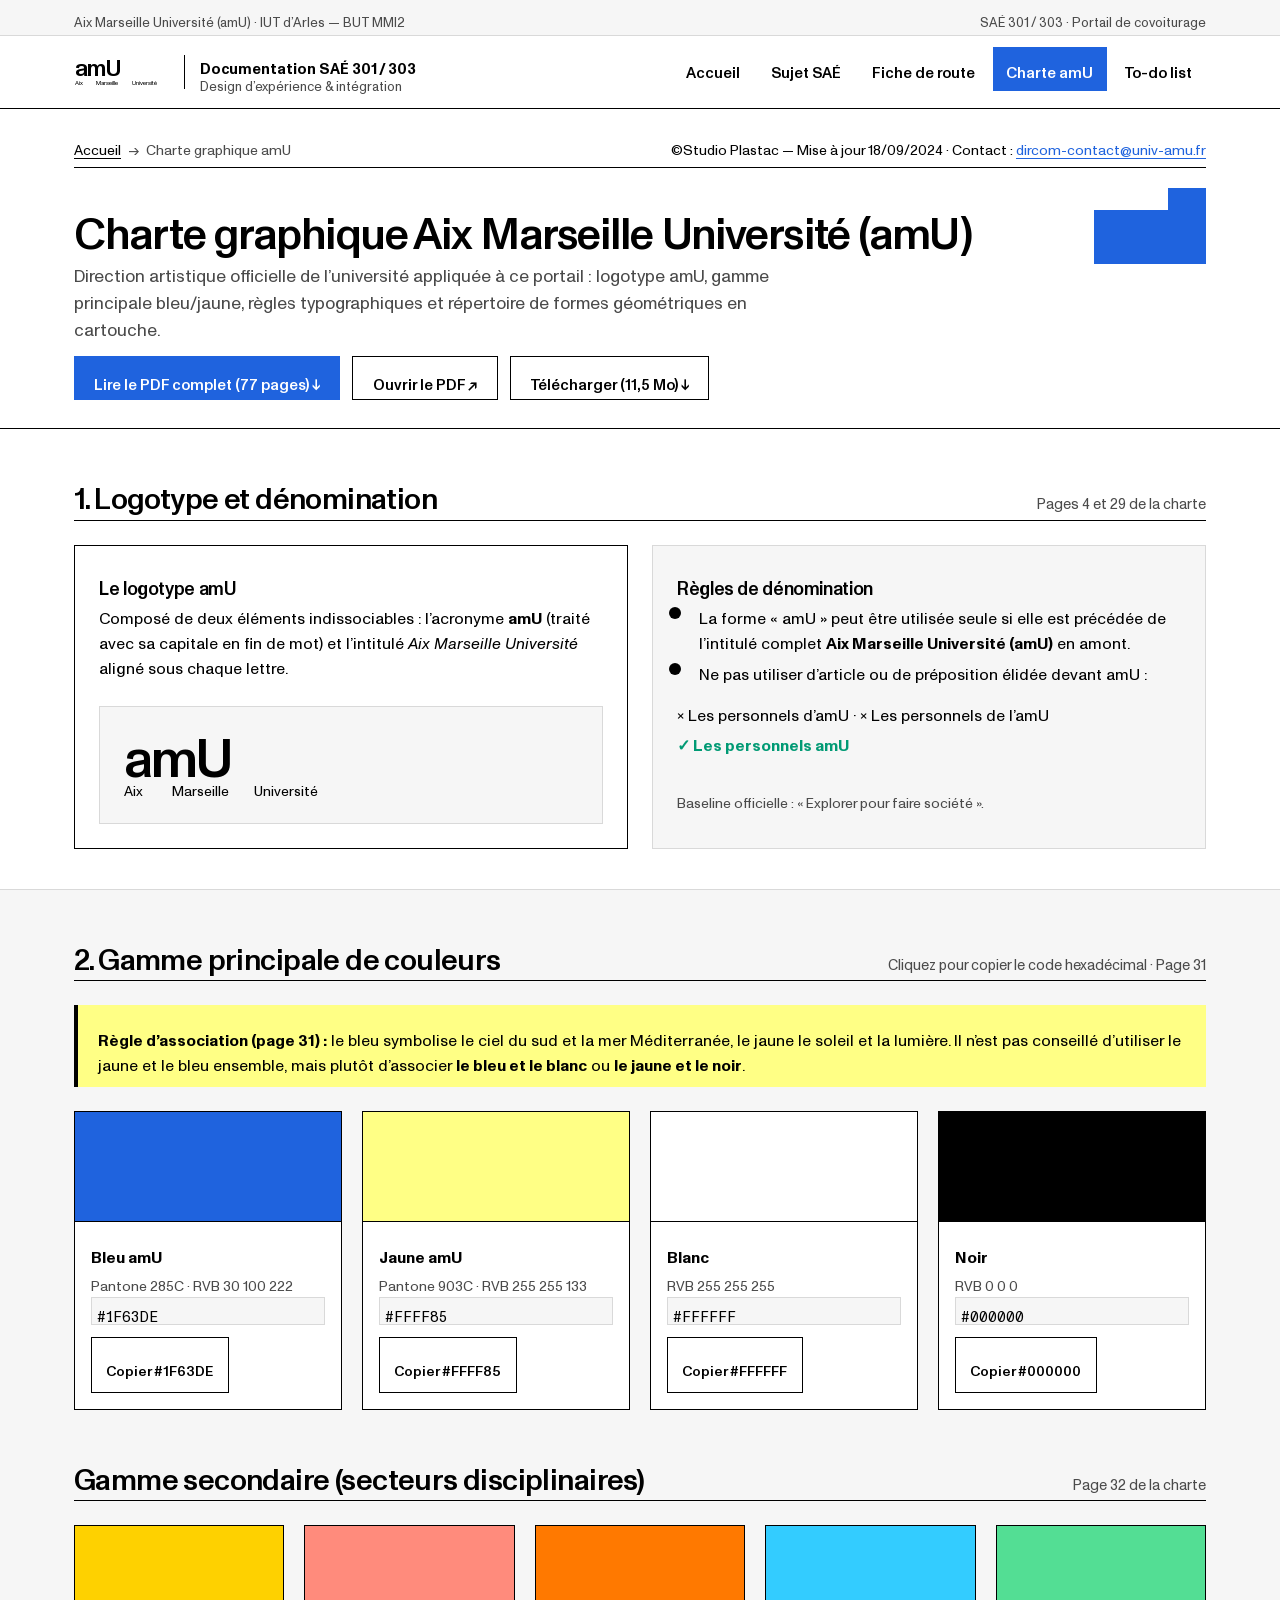
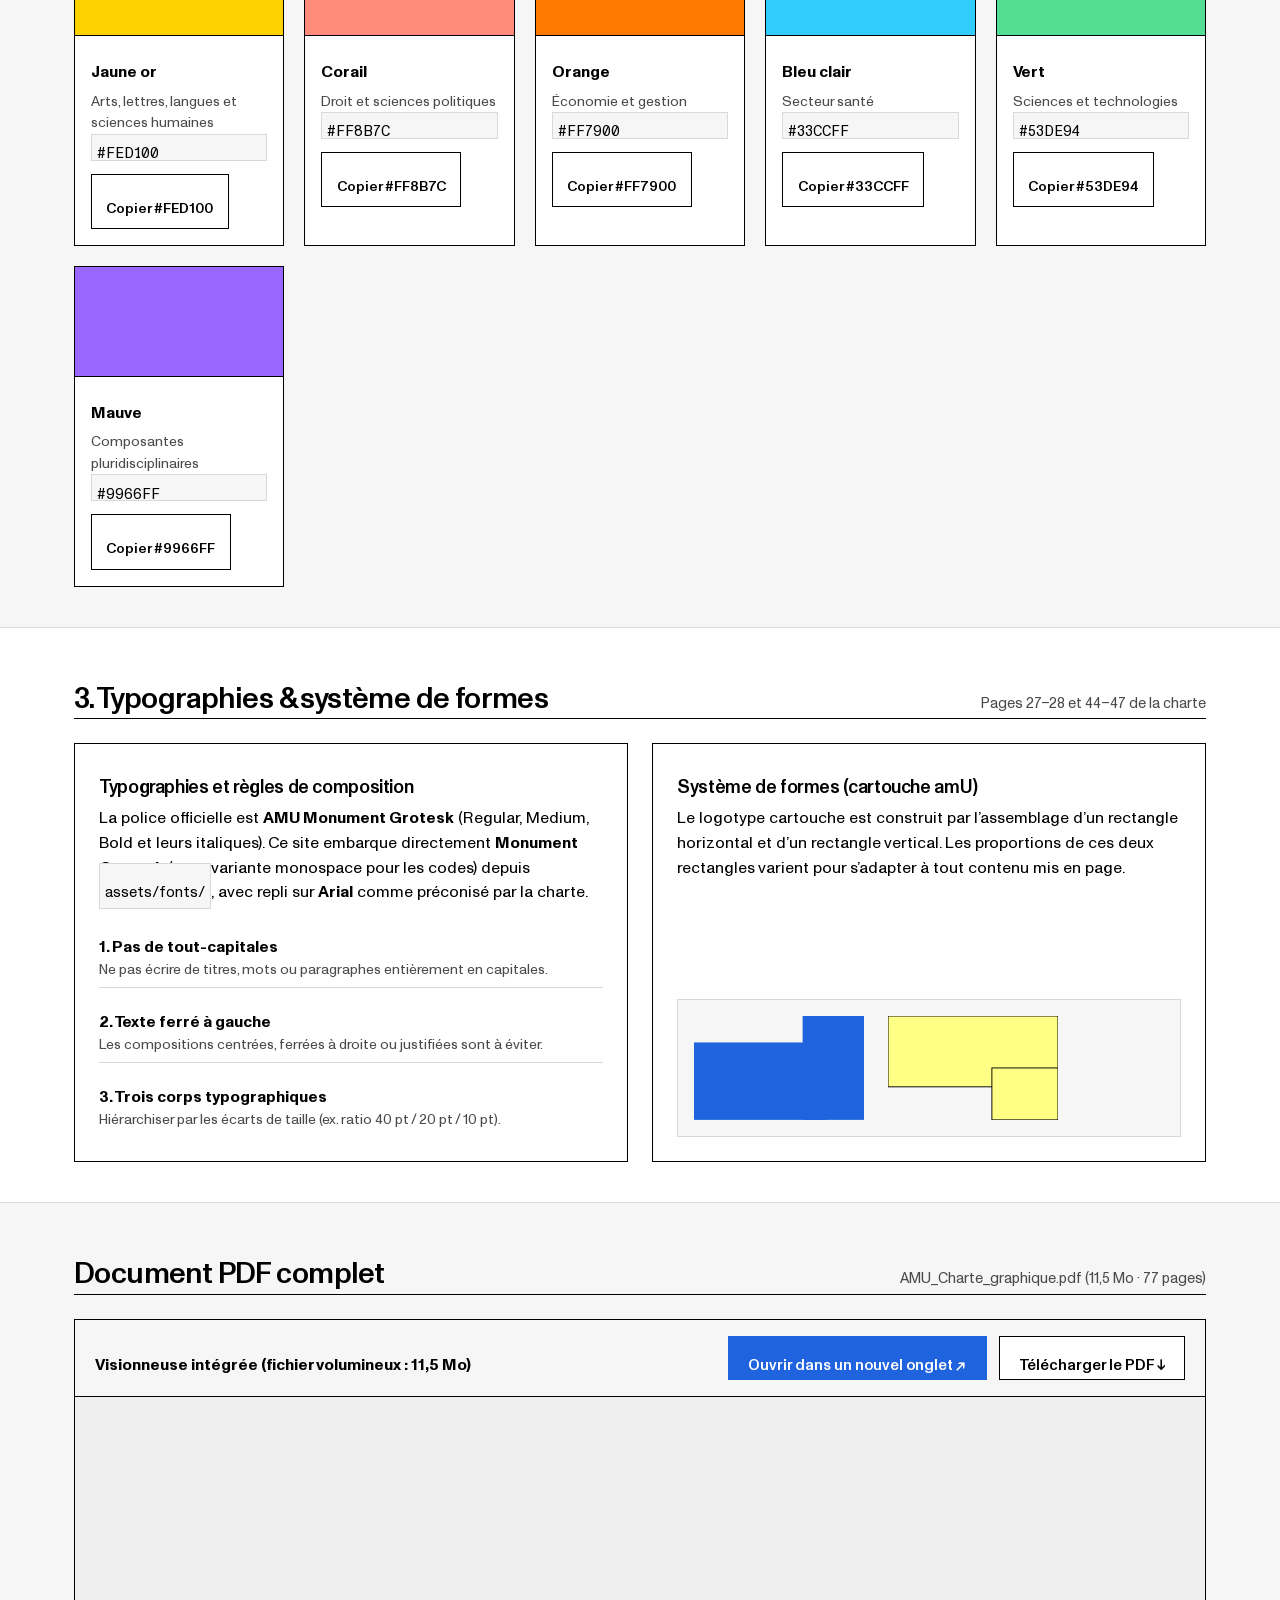
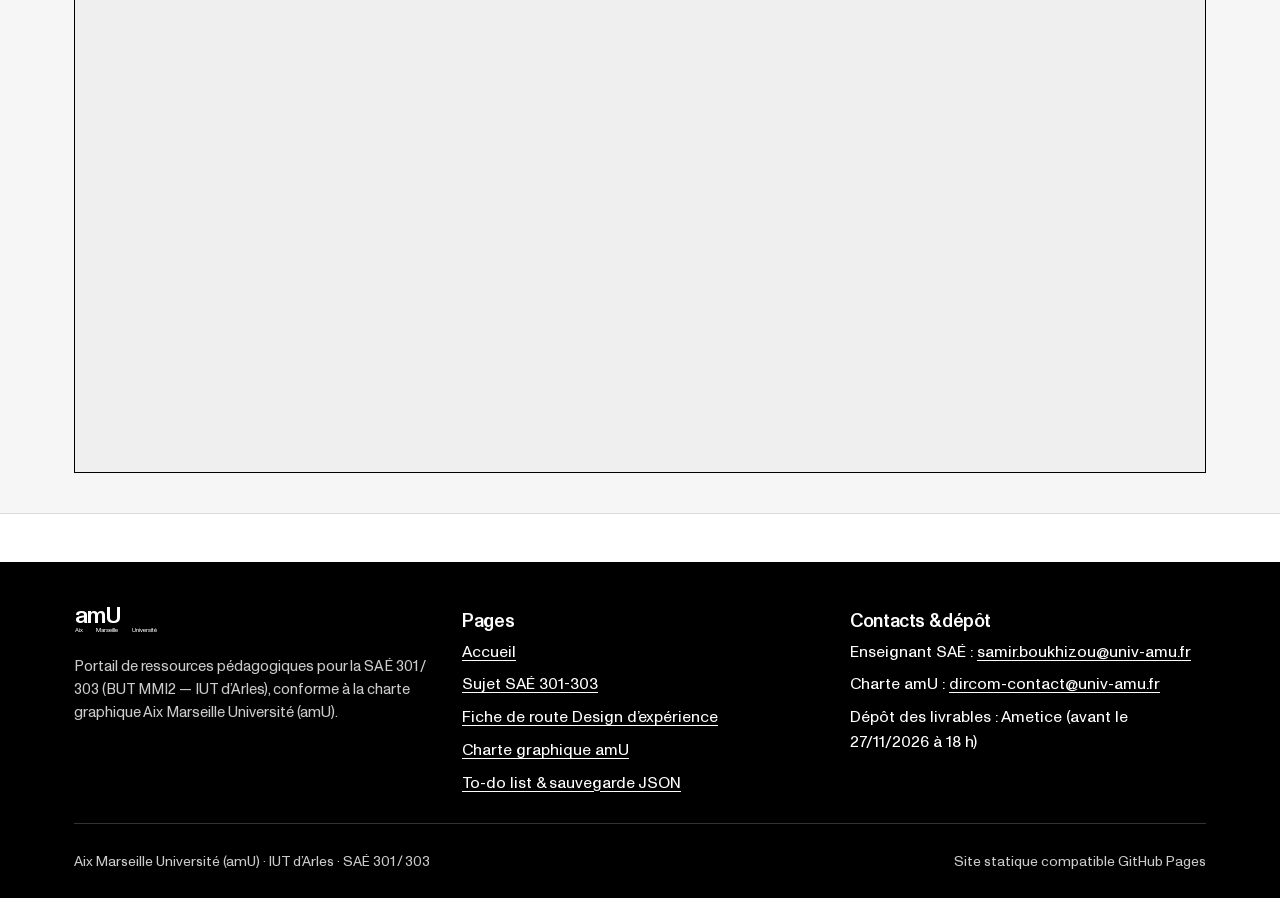
==== commit 38cd0d40: "feat: add Monument Grotesk custom fonts and update typography across pages" ====
--- a/charte-amu.html
+++ b/charte-amu.html
@@ -5,10 +5,7 @@
   <meta name="viewport" content="width=device-width, initial-scale=1.0">
   <title>Charte graphique amU · Documentation SAÉ 301 / 303 — IUT d’Arles</title>
   <meta name="description" content="Référentiel visuel de la charte graphique Aix Marseille Université (amU) : logotype, palettes principales et secondaires, typographies et système de formes.">
-  <link rel="preconnect" href="https://fonts.googleapis.com">
-  <link rel="preconnect" href="https://fonts.gstatic.com" crossorigin>
-  <link href="https://fonts.googleapis.com/css2?family=Inter:wght@400;500;700&display=swap" rel="stylesheet">
-  <link rel="stylesheet" href="css/style.css">
+  <link rel="stylesheet" href="css/style.css?v=3">
 </head>
 <body>
   <a class="skip-link" href="#main-content">Aller au contenu principal</a>
@@ -23,10 +20,10 @@
     <div class="container header-inner">
       <a class="brand-link" href="index.html" aria-label="Accueil du portail documentaire SAÉ 301-303">
         <svg class="brand-logo-svg" viewBox="0 0 180 62" role="img" aria-label="Logotype amU Aix Marseille Université">
-          <text x="2" y="40" font-family="Inter, Arial, sans-serif" font-size="44" font-weight="500" letter-spacing="-2" fill="currentColor">amU</text>
-          <text x="2" y="56" font-family="Inter, Arial, sans-serif" font-size="11.5" font-weight="400" fill="currentColor">Aix</text>
-          <text x="41" y="56" font-family="Inter, Arial, sans-serif" font-size="11.5" font-weight="400" fill="currentColor">Marseille</text>
-          <text x="108" y="56" font-family="Inter, Arial, sans-serif" font-size="11.5" font-weight="400" fill="currentColor">Université</text>
+          <text x="2" y="40" font-family="'Monument Grotesk', Arial, sans-serif" font-size="44" font-weight="500" letter-spacing="-2" fill="currentColor">amU</text>
+          <text x="2" y="56" font-family="'Monument Grotesk', Arial, sans-serif" font-size="11.5" font-weight="400" fill="currentColor">Aix</text>
+          <text x="41" y="56" font-family="'Monument Grotesk', Arial, sans-serif" font-size="11.5" font-weight="400" fill="currentColor">Marseille</text>
+          <text x="108" y="56" font-family="'Monument Grotesk', Arial, sans-serif" font-size="11.5" font-weight="400" fill="currentColor">Université</text>
         </svg>
         <span class="brand-divider" aria-hidden="true"></span>
         <span class="brand-title">
@@ -100,10 +97,10 @@
             </div>
             <div style="padding: 1.25rem; background: #F6F6F6; border: 1px solid #D9D9D9;">
               <svg viewBox="0 0 220 76" width="220" role="img" aria-label="Aperçu du logotype amU">
-                <text x="4" y="50" font-family="Inter, Arial, sans-serif" font-size="54" font-weight="500" letter-spacing="-2" fill="#000000">amU</text>
-                <text x="4" y="69" font-family="Inter, Arial, sans-serif" font-size="14" font-weight="400" fill="#000000">Aix</text>
-                <text x="52" y="69" font-family="Inter, Arial, sans-serif" font-size="14" font-weight="400" fill="#000000">Marseille</text>
-                <text x="134" y="69" font-family="Inter, Arial, sans-serif" font-size="14" font-weight="400" fill="#000000">Université</text>
+                <text x="4" y="50" font-family="'Monument Grotesk', Arial, sans-serif" font-size="54" font-weight="500" letter-spacing="-2" fill="#000000">amU</text>
+                <text x="4" y="69" font-family="'Monument Grotesk', Arial, sans-serif" font-size="14" font-weight="400" fill="#000000">Aix</text>
+                <text x="52" y="69" font-family="'Monument Grotesk', Arial, sans-serif" font-size="14" font-weight="400" fill="#000000">Marseille</text>
+                <text x="134" y="69" font-family="'Monument Grotesk', Arial, sans-serif" font-size="14" font-weight="400" fill="#000000">Université</text>
               </svg>
             </div>
           </div>
@@ -257,7 +254,7 @@
           <div class="type-specimen">
             <h3>Typographies et règles de composition</h3>
             <p>
-              La police officielle est <strong>AMU Monument Grotesk</strong> (Regular, Medium, Bold et leurs italiques). Lorsque celle-ci ne peut pas être utilisée (comme sur le web sans licence dédiée), la charte préconise <strong>Arial</strong> ou une linéale géométrique proche (ici <code>Inter</code> avec repli sur <code>Arial</code>).
+              La police officielle est <strong>AMU Monument Grotesk</strong> (Regular, Medium, Bold et leurs italiques). Ce site embarque directement <strong>Monument Grotesk</strong> (et sa variante monospace pour les codes) depuis <code>assets/fonts/</code>, avec repli sur <strong>Arial</strong> comme préconisé par la charte.
             </p>
             <div class="type-level">
               <strong>1. Pas de tout-capitales</strong>
@@ -329,10 +326,10 @@
       <div class="footer-grid">
         <div>
           <svg class="brand-logo-svg" viewBox="0 0 180 62" role="img" aria-label="Logotype amU Aix Marseille Université" style="color: #FFFFFF; margin-bottom: 0.9rem;">
-            <text x="2" y="40" font-family="Inter, Arial, sans-serif" font-size="44" font-weight="500" letter-spacing="-2" fill="currentColor">amU</text>
-            <text x="2" y="56" font-family="Inter, Arial, sans-serif" font-size="11.5" font-weight="400" fill="currentColor">Aix</text>
-            <text x="41" y="56" font-family="Inter, Arial, sans-serif" font-size="11.5" font-weight="400" fill="currentColor">Marseille</text>
-            <text x="108" y="56" font-family="Inter, Arial, sans-serif" font-size="11.5" font-weight="400" fill="currentColor">Université</text>
+            <text x="2" y="40" font-family="'Monument Grotesk', Arial, sans-serif" font-size="44" font-weight="500" letter-spacing="-2" fill="currentColor">amU</text>
+            <text x="2" y="56" font-family="'Monument Grotesk', Arial, sans-serif" font-size="11.5" font-weight="400" fill="currentColor">Aix</text>
+            <text x="41" y="56" font-family="'Monument Grotesk', Arial, sans-serif" font-size="11.5" font-weight="400" fill="currentColor">Marseille</text>
+            <text x="108" y="56" font-family="'Monument Grotesk', Arial, sans-serif" font-size="11.5" font-weight="400" fill="currentColor">Université</text>
           </svg>
           <p style="font-size: 0.92rem; color: #CCCCCC;">
             Portail de ressources pédagogiques pour la SAÉ 301 / 303 (BUT MMI2 — IUT d’Arles), conforme à la charte graphique Aix Marseille Université (amU).
--- a/css/style.css
+++ b/css/style.css
@@ -8,6 +8,62 @@
    - Système de formes : rectangles assemblés en cartouche (0px de rayon)
    ========================================================================== */
 
+@font-face {
+  font-family: 'Monument Grotesk';
+  src: url('../assets/fonts/MonumentGrotesk-Regular.ttf') format('truetype');
+  font-weight: 400;
+  font-style: normal;
+  font-display: swap;
+}
+
+@font-face {
+  font-family: 'Monument Grotesk';
+  src: url('../assets/fonts/MonumentGrotesk-Italic.ttf') format('truetype');
+  font-weight: 400;
+  font-style: italic;
+  font-display: swap;
+}
+
+@font-face {
+  font-family: 'Monument Grotesk';
+  src: url('../assets/fonts/MonumentGrotesk-Medium.ttf') format('truetype');
+  font-weight: 500;
+  font-style: normal;
+  font-display: swap;
+}
+
+@font-face {
+  font-family: 'Monument Grotesk';
+  src: url('../assets/fonts/MonumentGrotesk-MediumItalic.ttf') format('truetype');
+  font-weight: 500;
+  font-style: italic;
+  font-display: swap;
+}
+
+@font-face {
+  font-family: 'Monument Grotesk';
+  src: url('../assets/fonts/MonumentGrotesk-Bold.ttf') format('truetype');
+  font-weight: 700;
+  font-style: normal;
+  font-display: swap;
+}
+
+@font-face {
+  font-family: 'Monument Grotesk';
+  src: url('../assets/fonts/MonumentGrotesk-BoldItalic.ttf') format('truetype');
+  font-weight: 700;
+  font-style: italic;
+  font-display: swap;
+}
+
+@font-face {
+  font-family: 'Monument Grotesk Mono';
+  src: url('../assets/fonts/MonumentGrotesk-Mono.ttf') format('truetype');
+  font-weight: 400;
+  font-style: normal;
+  font-display: swap;
+}
+
 :root {
   /* Gamme principale amU */
   --amu-blue: #1F63DE;
@@ -38,7 +94,8 @@
   --amu-coral-light: #FFD4CC;
 
   /* Typographie */
-  --font-sans: 'Inter', 'Helvetica Neue', Arial, sans-serif;
+  --font-sans: 'Monument Grotesk', 'Helvetica Neue', Arial, sans-serif;
+  --font-mono: 'Monument Grotesk Mono', ui-monospace, SFMono-Regular, Menlo, Consolas, monospace;
   --container-max: 1180px;
   --gutter: 1.5rem;
 }
@@ -164,7 +221,7 @@
 }
 
 code {
-  font-family: ui-monospace, SFMono-Regular, Menlo, Consolas, monospace;
+  font-family: var(--font-mono);
   font-size: 0.9em;
   background: var(--amu-surface);
   border: 1px solid var(--amu-border);
@@ -342,7 +399,9 @@
   cursor: not-allowed;
 }
 
-.btn-primary {
+.btn-primary,
+.btn-primary:link,
+.btn-primary:visited {
   background-color: var(--amu-blue);
   color: var(--amu-white);
   border-color: var(--amu-blue);
@@ -354,7 +413,9 @@
   color: var(--amu-white);
 }
 
-.btn-secondary {
+.btn-secondary,
+.btn-secondary:link,
+.btn-secondary:visited {
   background-color: var(--amu-white);
   color: var(--amu-black);
   border-color: var(--amu-black);
@@ -365,7 +426,9 @@
   color: var(--amu-white);
 }
 
-.btn-yellow {
+.btn-yellow,
+.btn-yellow:link,
+.btn-yellow:visited {
   background-color: var(--amu-yellow);
   color: var(--amu-black);
   border-color: var(--amu-black);
@@ -376,18 +439,22 @@
   color: var(--amu-yellow);
 }
 
-.btn-white-on-blue {
+.btn.btn-white-on-blue,
+.btn.btn-white-on-blue:link,
+.btn.btn-white-on-blue:visited {
   background-color: var(--amu-white);
   color: var(--amu-blue);
   border-color: var(--amu-white);
 }
 
-.btn-white-on-blue:hover:not(:disabled) {
+.btn.btn-white-on-blue:hover:not(:disabled) {
   background-color: var(--amu-sky);
   color: var(--amu-black);
 }
 
-.btn-outline-white {
+.btn-outline-white,
+.btn-outline-white:link,
+.btn-outline-white:visited {
   background-color: transparent;
   color: var(--amu-white);
   border-color: var(--amu-white);
@@ -398,7 +465,9 @@
   color: var(--amu-blue);
 }
 
-.btn-danger {
+.btn-danger,
+.btn-danger:link,
+.btn-danger:visited {
   background-color: var(--amu-white);
   color: var(--amu-wine);
   border-color: var(--amu-wine);
@@ -430,7 +499,7 @@
   padding: 2.25rem 2rem;
 }
 
-.cartouche-block a {
+.cartouche-block a:not(.btn) {
   color: var(--amu-white);
 }
 
@@ -483,7 +552,7 @@
   margin-bottom: 0.2rem;
 }
 
-.yellow-band a {
+.yellow-band a:not(.btn) {
   color: var(--amu-black);
   font-weight: 500;
 }
@@ -641,7 +710,7 @@
   border-color: var(--amu-blue);
 }
 
-.card--blue a {
+.card--blue a:not(.btn) {
   color: var(--amu-white);
 }
 
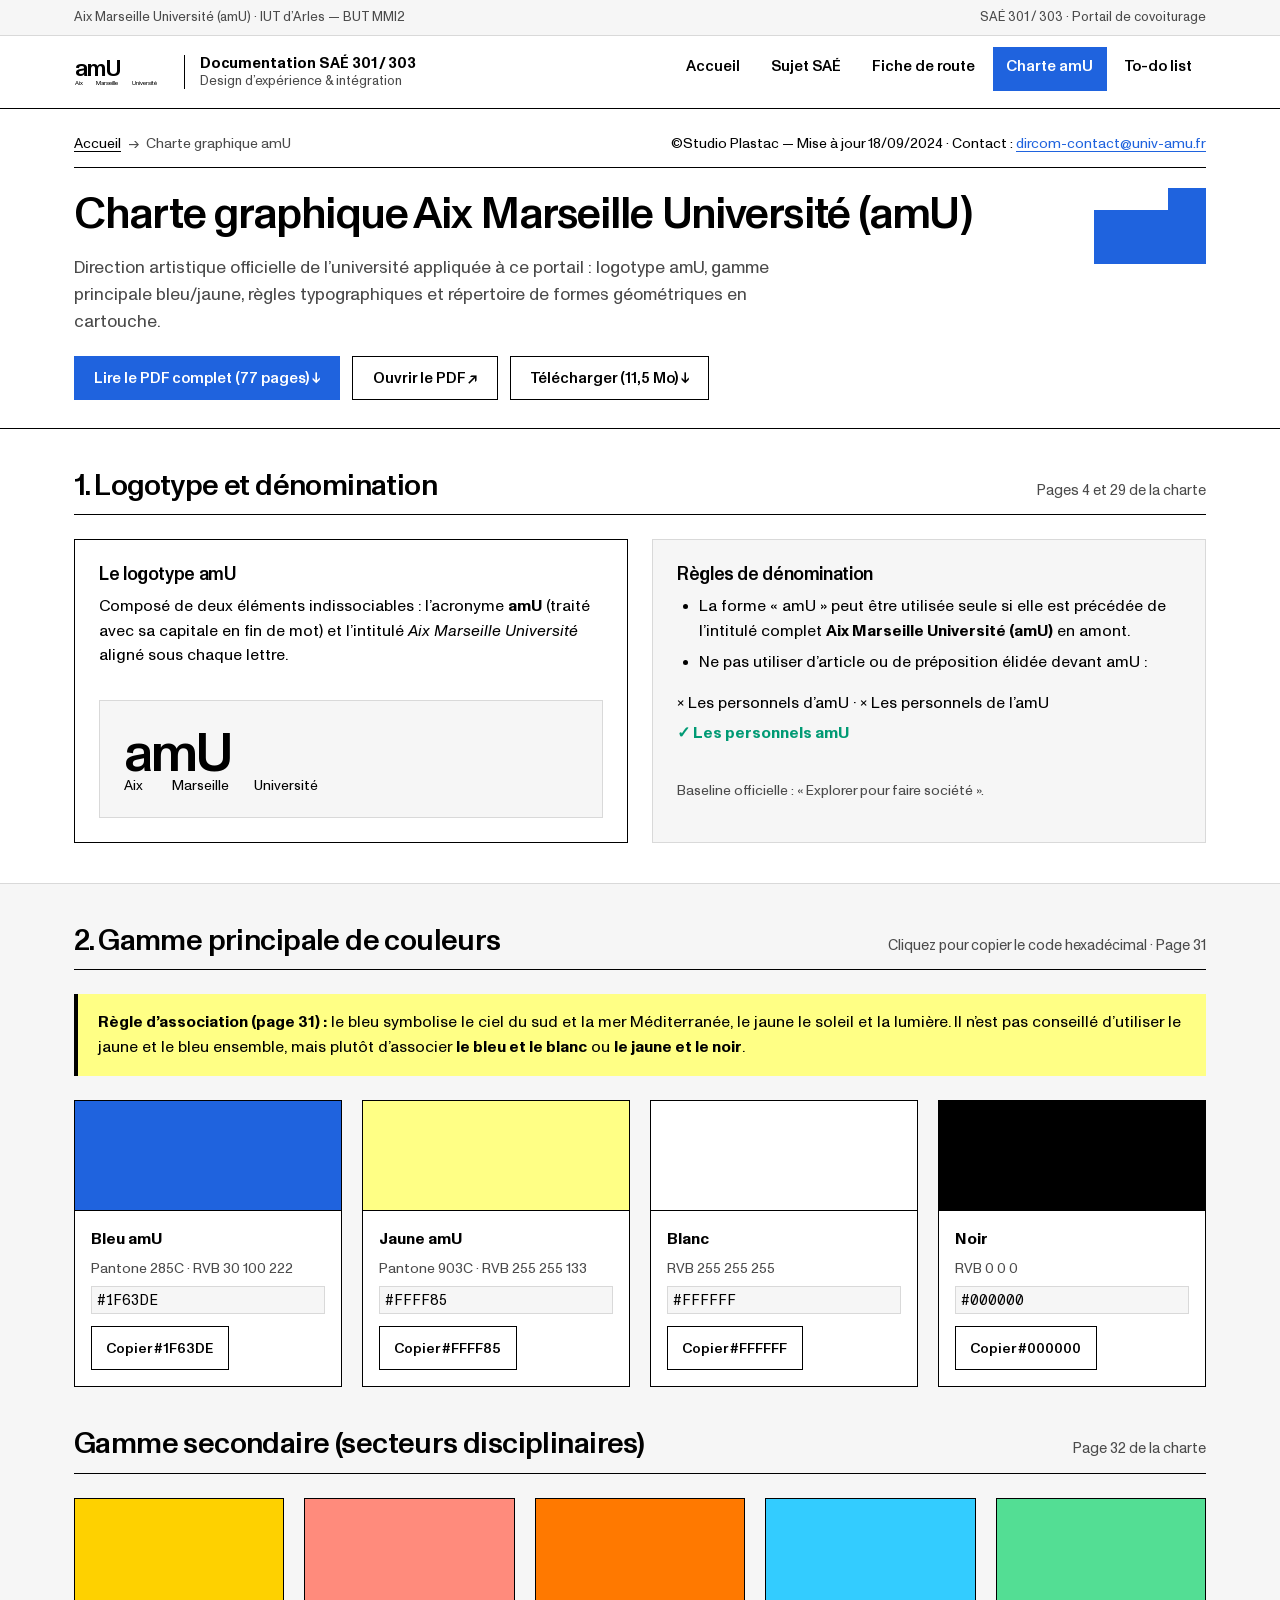
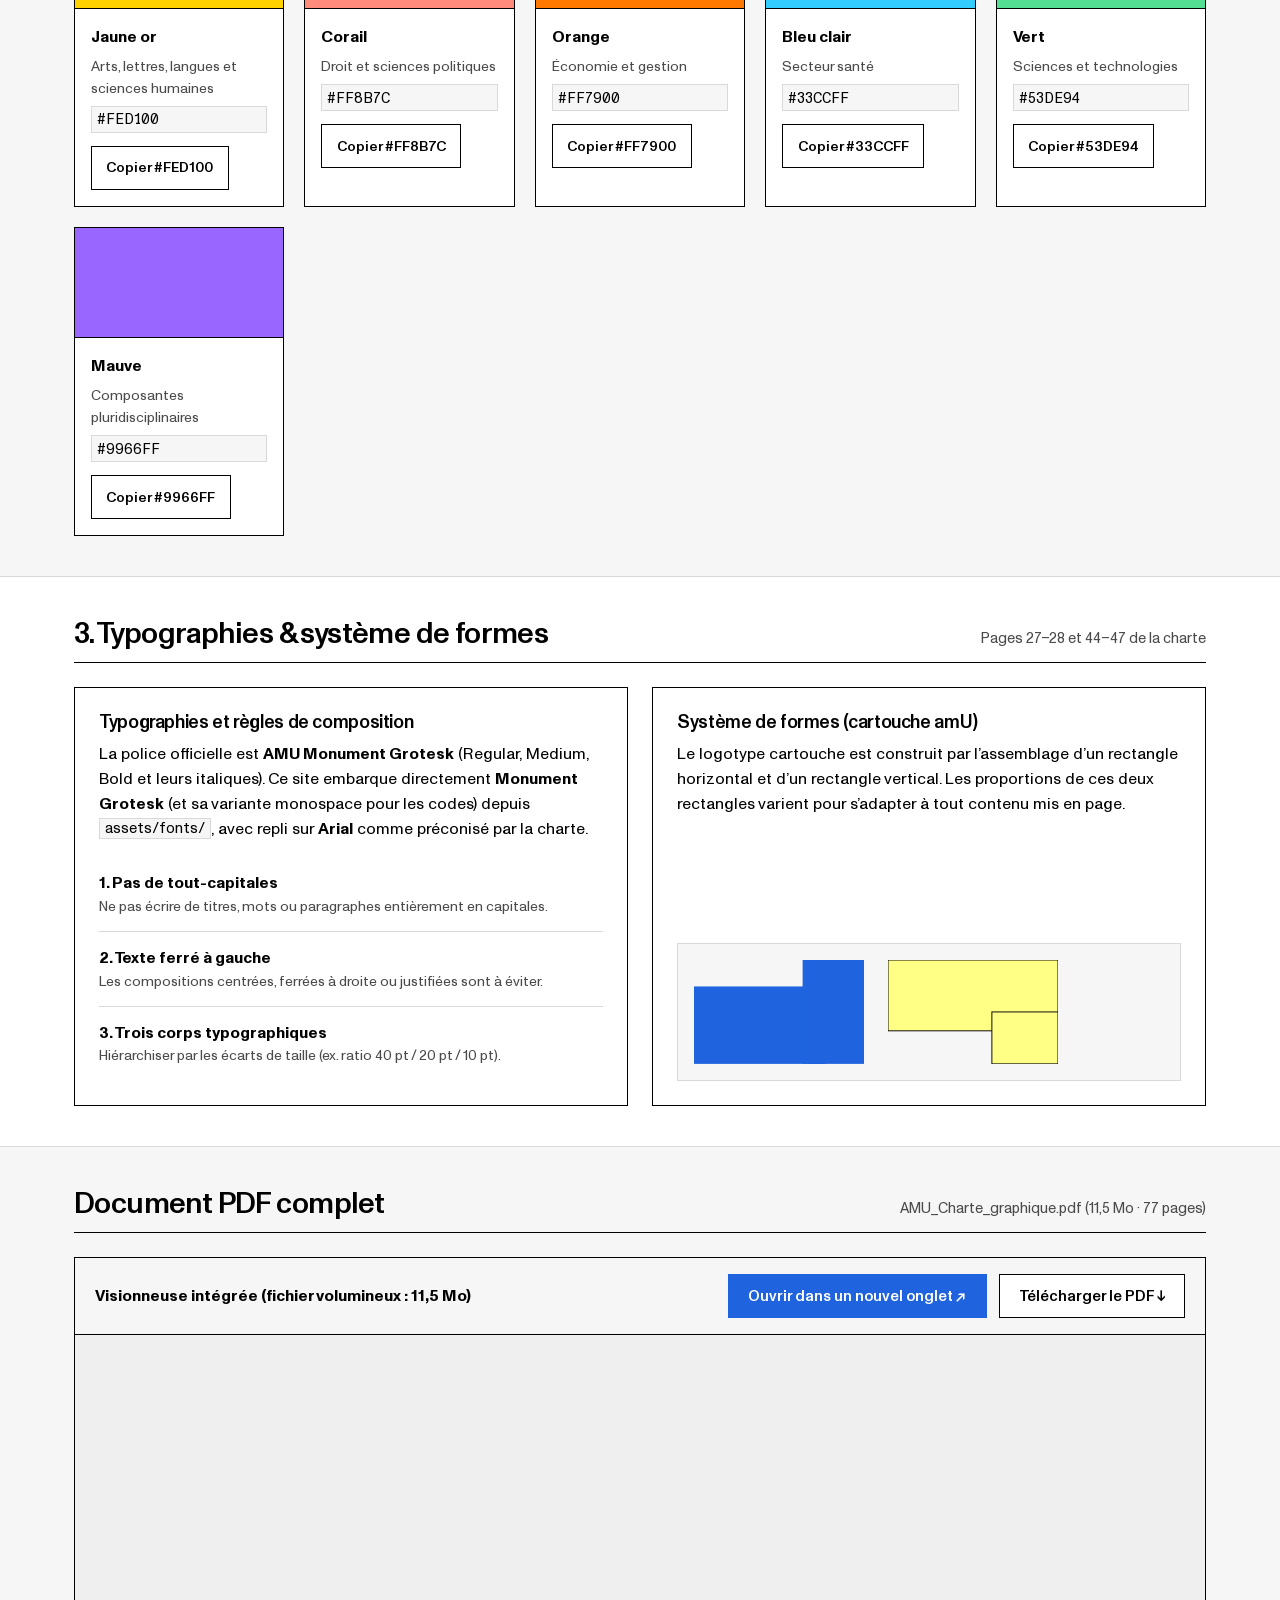
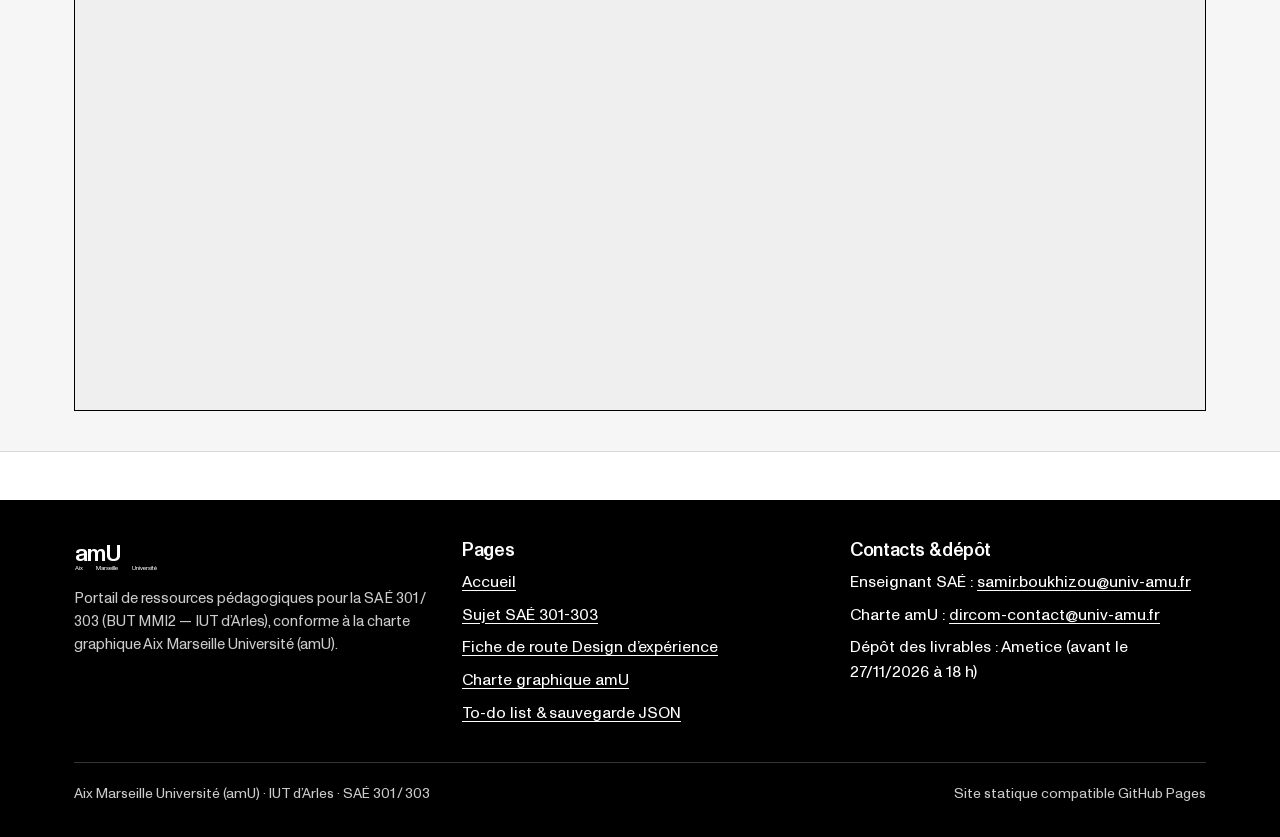
==== commit 7b514f1c: "style: add font metrics override and bump stylesheet version" ====
--- a/charte-amu.html
+++ b/charte-amu.html
@@ -5,7 +5,7 @@
   <meta name="viewport" content="width=device-width, initial-scale=1.0">
   <title>Charte graphique amU · Documentation SAÉ 301 / 303 — IUT d’Arles</title>
   <meta name="description" content="Référentiel visuel de la charte graphique Aix Marseille Université (amU) : logotype, palettes principales et secondaires, typographies et système de formes.">
-  <link rel="stylesheet" href="css/style.css?v=3">
+  <link rel="stylesheet" href="css/style.css?v=4">
 </head>
 <body>
   <a class="skip-link" href="#main-content">Aller au contenu principal</a>
--- a/css/style.css
+++ b/css/style.css
@@ -14,6 +14,9 @@
   font-weight: 400;
   font-style: normal;
   font-display: swap;
+  ascent-override: 88%;
+  descent-override: 22%;
+  line-gap-override: 0%;
 }
 
 @font-face {
@@ -22,6 +25,9 @@
   font-weight: 400;
   font-style: italic;
   font-display: swap;
+  ascent-override: 88%;
+  descent-override: 22%;
+  line-gap-override: 0%;
 }
 
 @font-face {
@@ -30,6 +36,9 @@
   font-weight: 500;
   font-style: normal;
   font-display: swap;
+  ascent-override: 88%;
+  descent-override: 22%;
+  line-gap-override: 0%;
 }
 
 @font-face {
@@ -38,6 +47,9 @@
   font-weight: 500;
   font-style: italic;
   font-display: swap;
+  ascent-override: 88%;
+  descent-override: 22%;
+  line-gap-override: 0%;
 }
 
 @font-face {
@@ -46,6 +58,9 @@
   font-weight: 700;
   font-style: normal;
   font-display: swap;
+  ascent-override: 88%;
+  descent-override: 22%;
+  line-gap-override: 0%;
 }
 
 @font-face {
@@ -54,6 +69,9 @@
   font-weight: 700;
   font-style: italic;
   font-display: swap;
+  ascent-override: 88%;
+  descent-override: 22%;
+  line-gap-override: 0%;
 }
 
 @font-face {
@@ -62,6 +80,9 @@
   font-weight: 400;
   font-style: normal;
   font-display: swap;
+  ascent-override: 88%;
+  descent-override: 22%;
+  line-gap-override: 0%;
 }
 
 :root {
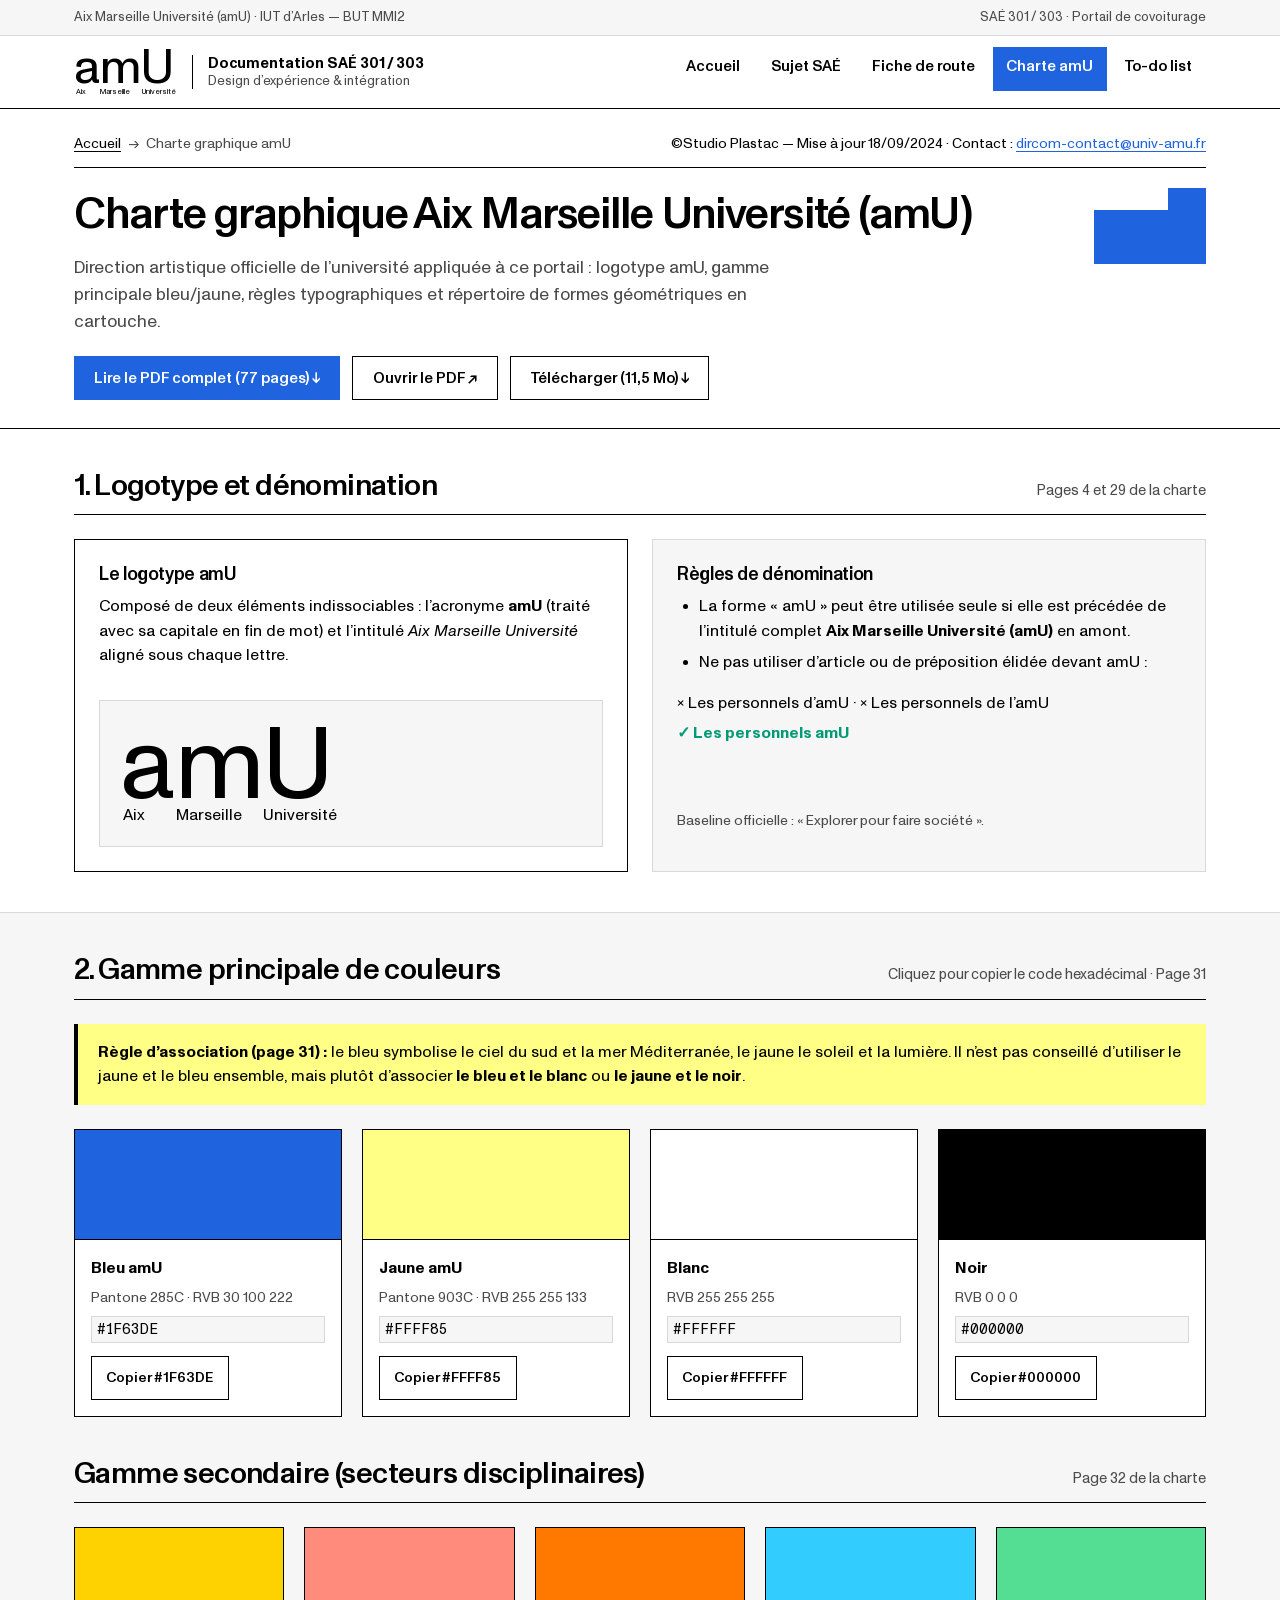
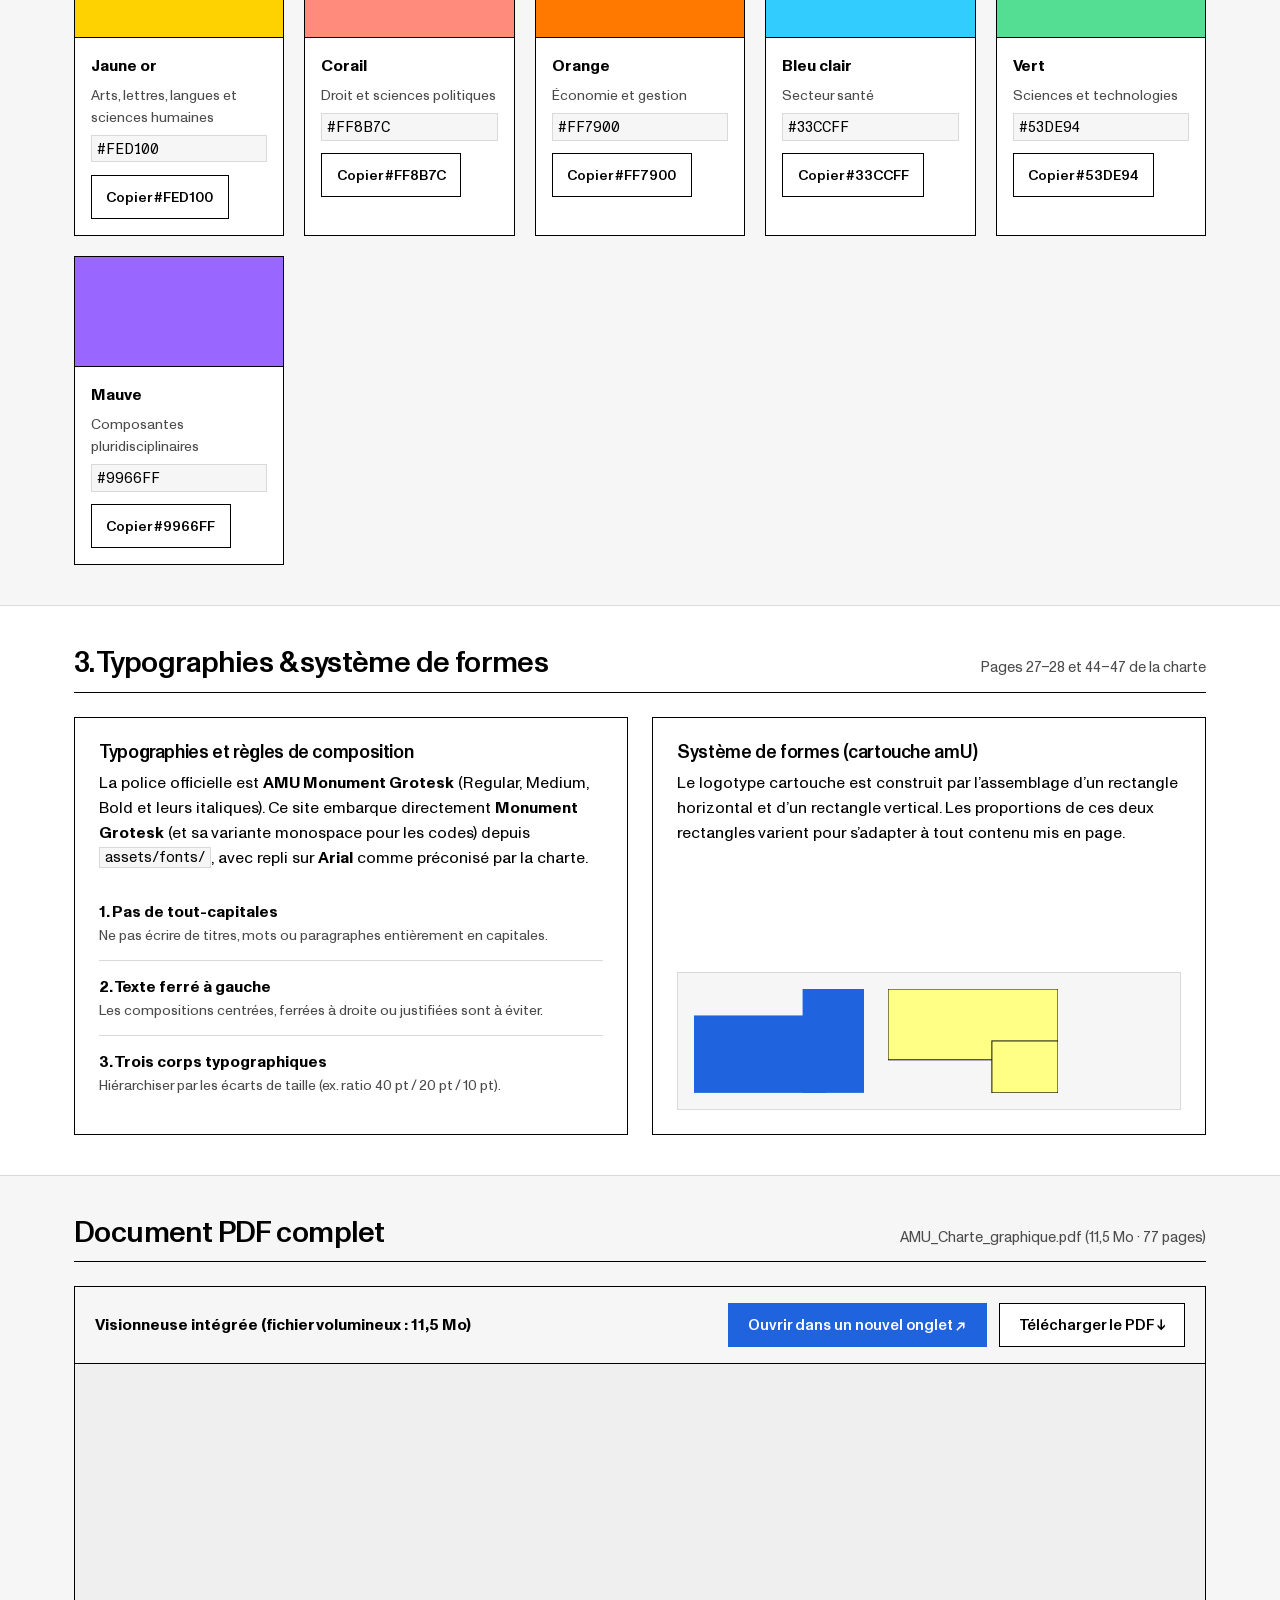
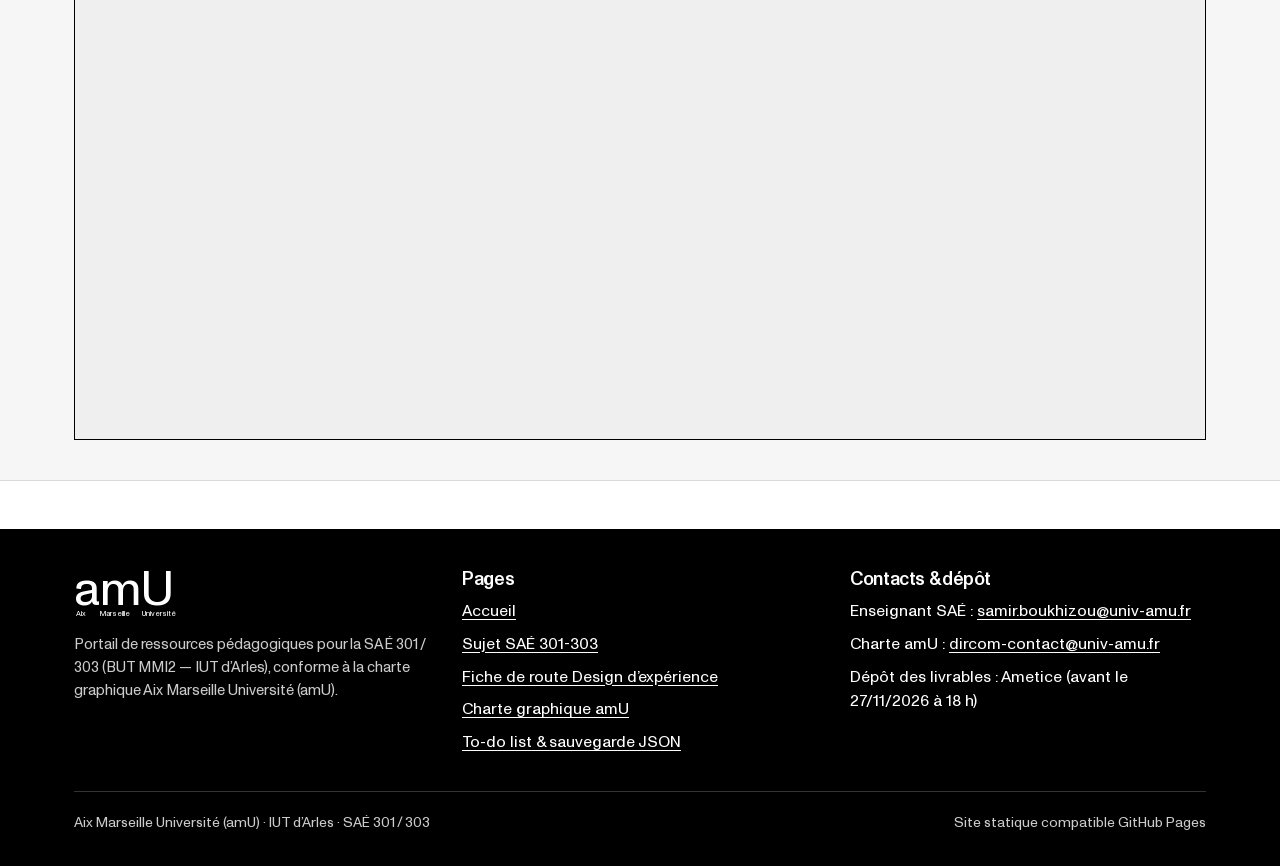
==== commit da65e04b: "fix: update amU university logo SVG and styling across all pages" ====
--- a/charte-amu.html
+++ b/charte-amu.html
@@ -5,7 +5,7 @@
   <meta name="viewport" content="width=device-width, initial-scale=1.0">
   <title>Charte graphique amU · Documentation SAÉ 301 / 303 — IUT d’Arles</title>
   <meta name="description" content="Référentiel visuel de la charte graphique Aix Marseille Université (amU) : logotype, palettes principales et secondaires, typographies et système de formes.">
-  <link rel="stylesheet" href="css/style.css?v=4">
+  <link rel="stylesheet" href="css/style.css?v=5">
 </head>
 <body>
   <a class="skip-link" href="#main-content">Aller au contenu principal</a>
@@ -19,11 +19,11 @@
     </div>
     <div class="container header-inner">
       <a class="brand-link" href="index.html" aria-label="Accueil du portail documentaire SAÉ 301-303">
-        <svg class="brand-logo-svg" viewBox="0 0 180 62" role="img" aria-label="Logotype amU Aix Marseille Université">
-          <text x="2" y="40" font-family="'Monument Grotesk', Arial, sans-serif" font-size="44" font-weight="500" letter-spacing="-2" fill="currentColor">amU</text>
-          <text x="2" y="56" font-family="'Monument Grotesk', Arial, sans-serif" font-size="11.5" font-weight="400" fill="currentColor">Aix</text>
-          <text x="41" y="56" font-family="'Monument Grotesk', Arial, sans-serif" font-size="11.5" font-weight="400" fill="currentColor">Marseille</text>
-          <text x="108" y="56" font-family="'Monument Grotesk', Arial, sans-serif" font-size="11.5" font-weight="400" fill="currentColor">Université</text>
+        <svg class="brand-logo-svg" viewBox="0 0 138 66" role="img" aria-label="Logotype amU Aix Marseille Université">
+          <text x="0" y="48" font-family="'Monument Grotesk', Arial, sans-serif" font-size="64" font-weight="400" fill="currentColor">amU</text>
+          <text x="2" y="62" font-family="'Monument Grotesk', Arial, sans-serif" font-size="10" font-weight="400" fill="currentColor">Aix</text>
+          <text x="35" y="62" font-family="'Monument Grotesk', Arial, sans-serif" font-size="10" font-weight="400" fill="currentColor">Marseille</text>
+          <text x="90" y="62" font-family="'Monument Grotesk', Arial, sans-serif" font-size="10" font-weight="400" fill="currentColor">Université</text>
         </svg>
         <span class="brand-divider" aria-hidden="true"></span>
         <span class="brand-title">
@@ -96,11 +96,11 @@
               </p>
             </div>
             <div style="padding: 1.25rem; background: #F6F6F6; border: 1px solid #D9D9D9;">
-              <svg viewBox="0 0 220 76" width="220" role="img" aria-label="Aperçu du logotype amU">
-                <text x="4" y="50" font-family="'Monument Grotesk', Arial, sans-serif" font-size="54" font-weight="500" letter-spacing="-2" fill="#000000">amU</text>
-                <text x="4" y="69" font-family="'Monument Grotesk', Arial, sans-serif" font-size="14" font-weight="400" fill="#000000">Aix</text>
-                <text x="52" y="69" font-family="'Monument Grotesk', Arial, sans-serif" font-size="14" font-weight="400" fill="#000000">Marseille</text>
-                <text x="134" y="69" font-family="'Monument Grotesk', Arial, sans-serif" font-size="14" font-weight="400" fill="#000000">Université</text>
+              <svg viewBox="0 0 138 66" width="220" role="img" aria-label="Aperçu du logotype amU">
+                <text x="0" y="48" font-family="'Monument Grotesk', Arial, sans-serif" font-size="64" font-weight="400" fill="#000000">amU</text>
+                <text x="2" y="62" font-family="'Monument Grotesk', Arial, sans-serif" font-size="10" font-weight="400" fill="#000000">Aix</text>
+                <text x="35" y="62" font-family="'Monument Grotesk', Arial, sans-serif" font-size="10" font-weight="400" fill="#000000">Marseille</text>
+                <text x="90" y="62" font-family="'Monument Grotesk', Arial, sans-serif" font-size="10" font-weight="400" fill="#000000">Université</text>
               </svg>
             </div>
           </div>
@@ -325,11 +325,11 @@
     <div class="container">
       <div class="footer-grid">
         <div>
-          <svg class="brand-logo-svg" viewBox="0 0 180 62" role="img" aria-label="Logotype amU Aix Marseille Université" style="color: #FFFFFF; margin-bottom: 0.9rem;">
-            <text x="2" y="40" font-family="'Monument Grotesk', Arial, sans-serif" font-size="44" font-weight="500" letter-spacing="-2" fill="currentColor">amU</text>
-            <text x="2" y="56" font-family="'Monument Grotesk', Arial, sans-serif" font-size="11.5" font-weight="400" fill="currentColor">Aix</text>
-            <text x="41" y="56" font-family="'Monument Grotesk', Arial, sans-serif" font-size="11.5" font-weight="400" fill="currentColor">Marseille</text>
-            <text x="108" y="56" font-family="'Monument Grotesk', Arial, sans-serif" font-size="11.5" font-weight="400" fill="currentColor">Université</text>
+          <svg class="brand-logo-svg" viewBox="0 0 138 66" role="img" aria-label="Logotype amU Aix Marseille Université" style="color: #FFFFFF; margin-bottom: 0.9rem;">
+            <text x="0" y="48" font-family="'Monument Grotesk', Arial, sans-serif" font-size="64" font-weight="400" fill="currentColor">amU</text>
+            <text x="2" y="62" font-family="'Monument Grotesk', Arial, sans-serif" font-size="10" font-weight="400" fill="currentColor">Aix</text>
+            <text x="35" y="62" font-family="'Monument Grotesk', Arial, sans-serif" font-size="10" font-weight="400" fill="currentColor">Marseille</text>
+            <text x="90" y="62" font-family="'Monument Grotesk', Arial, sans-serif" font-size="10" font-weight="400" fill="currentColor">Université</text>
           </svg>
           <p style="font-size: 0.92rem; color: #CCCCCC;">
             Portail de ressources pédagogiques pour la SAÉ 301 / 303 (BUT MMI2 — IUT d’Arles), conforme à la charte graphique Aix Marseille Université (amU).
--- a/css/style.css
+++ b/css/style.css
@@ -301,7 +301,7 @@
 }
 
 .brand-logo-svg {
-  width: 96px;
+  width: 104px;
   height: auto;
   flex-shrink: 0;
 }
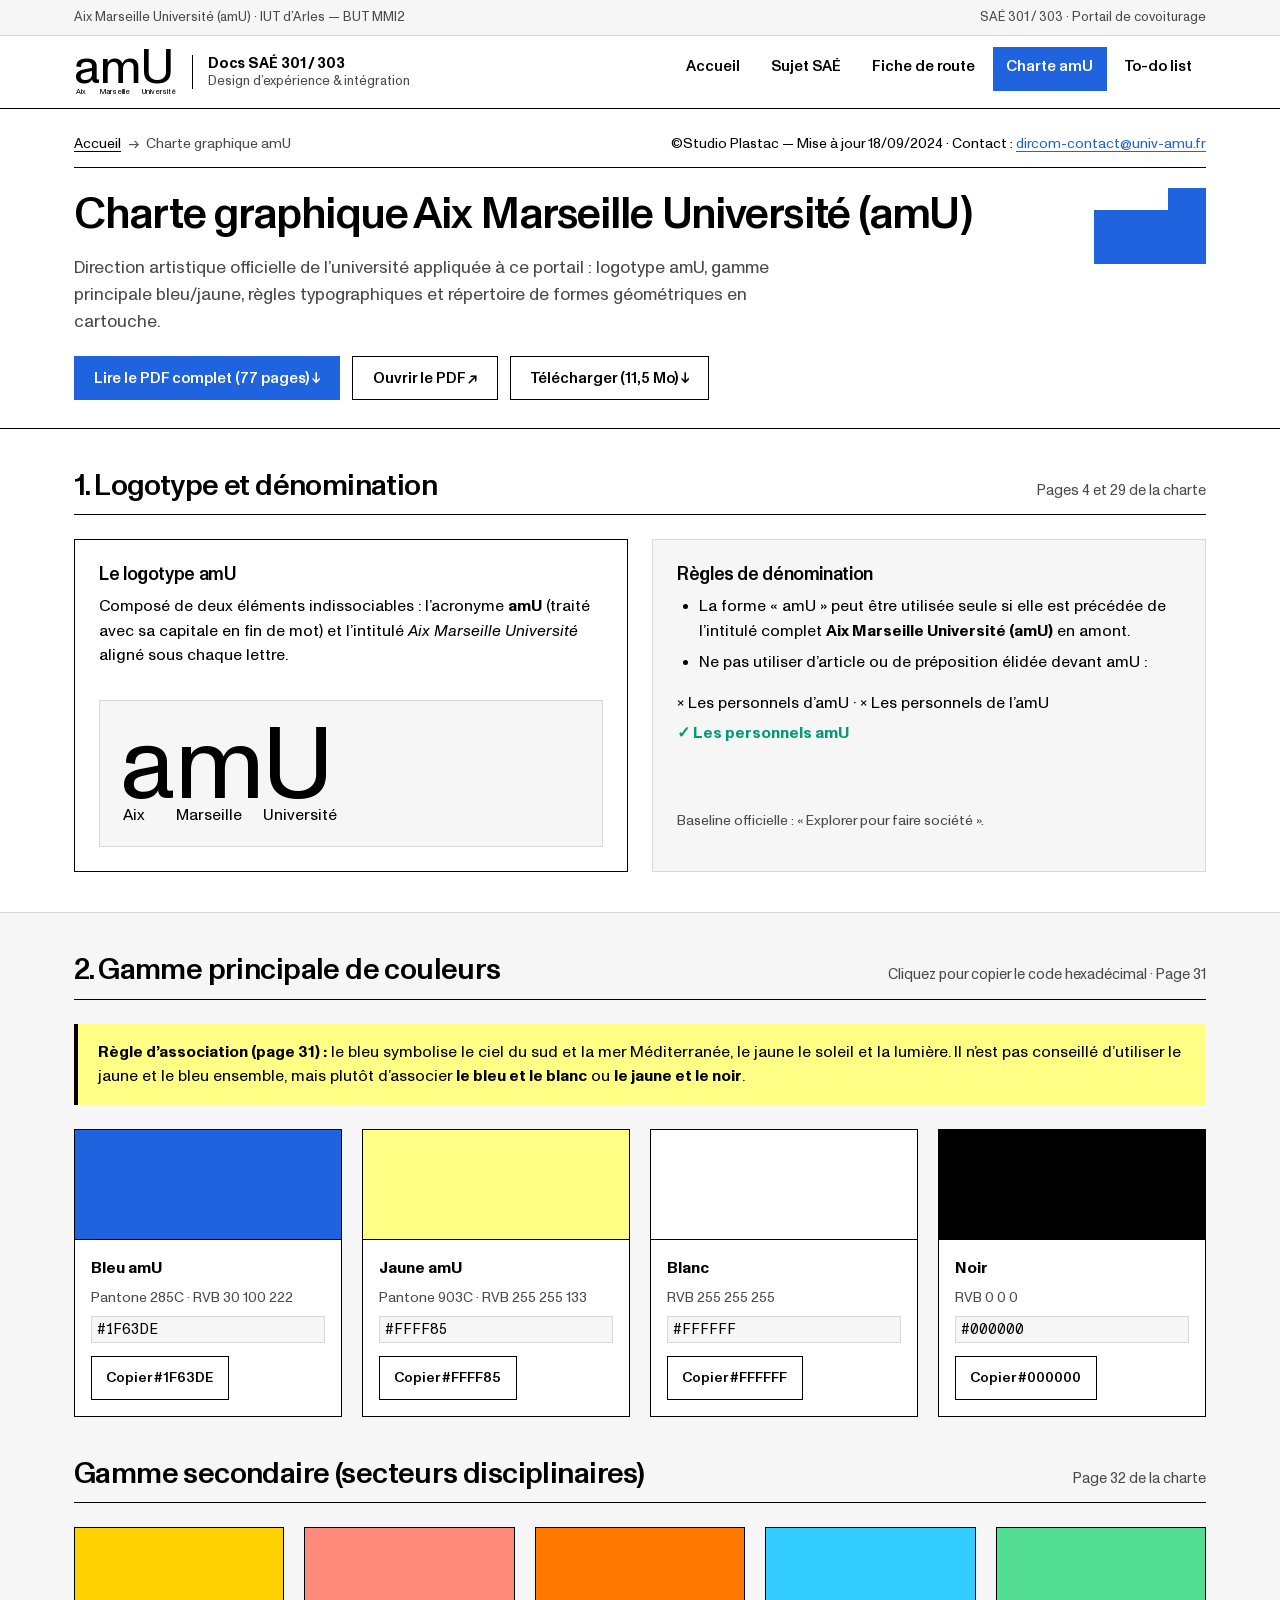
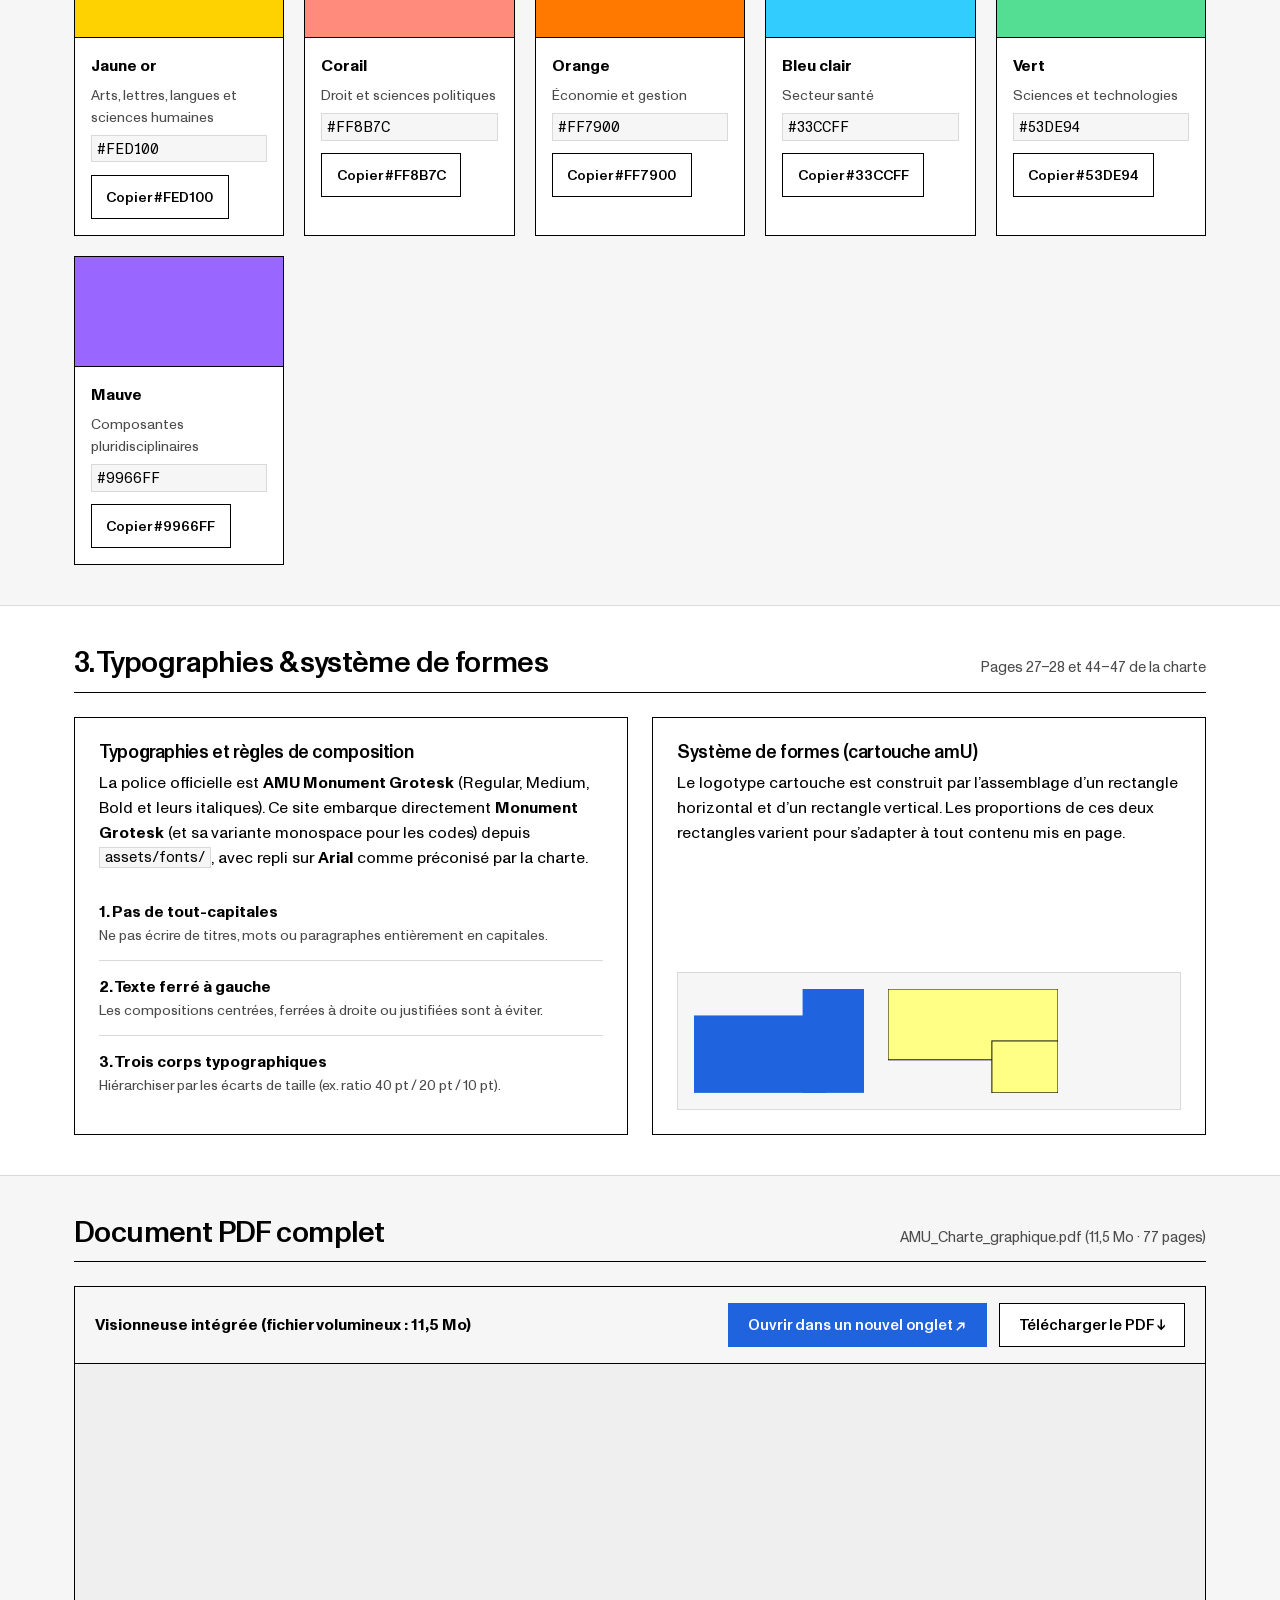
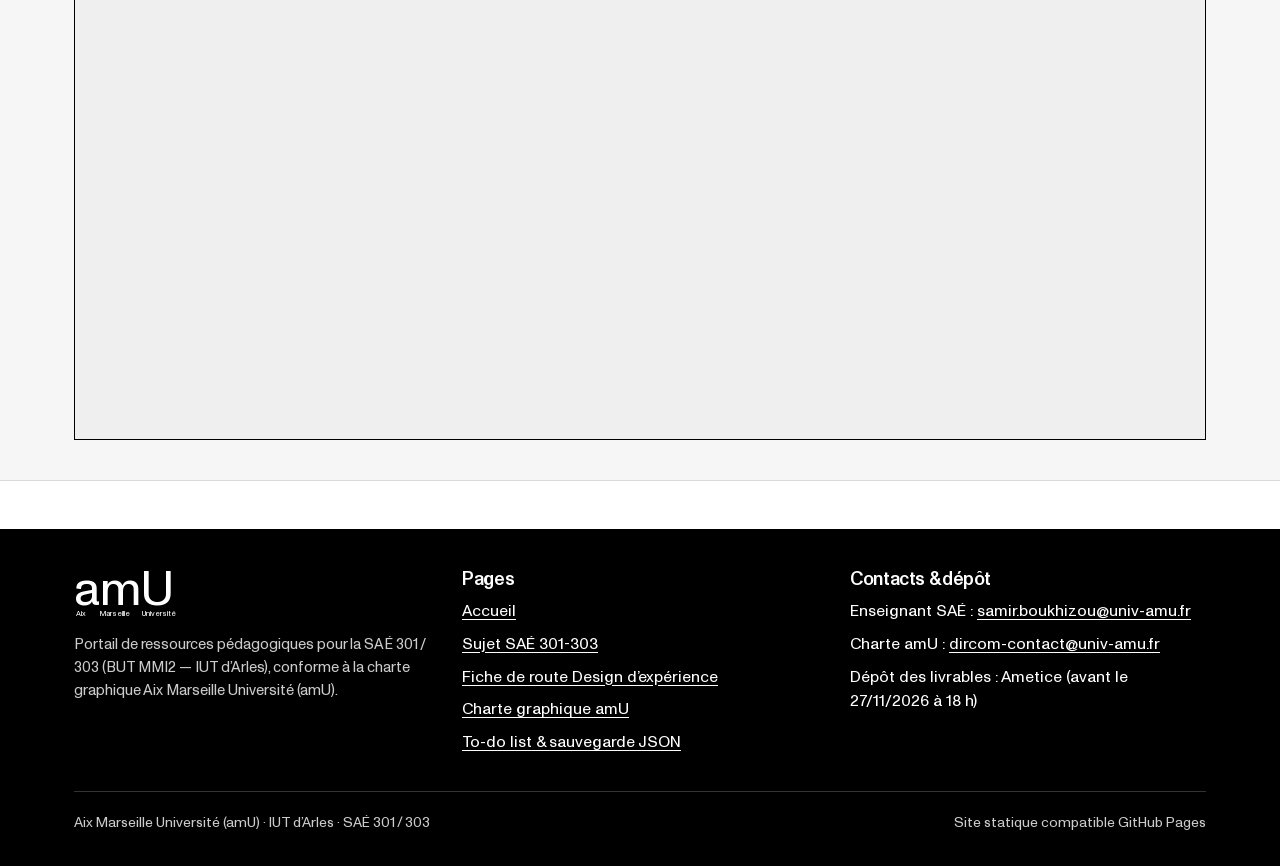
==== commit 2df9cf83: "refactor: format HTML files and update brand documentation text wrapping" ====
--- a/charte-amu.html
+++ b/charte-amu.html
@@ -1,12 +1,15 @@
 <!DOCTYPE html>
 <html lang="fr">
+
 <head>
   <meta charset="UTF-8">
   <meta name="viewport" content="width=device-width, initial-scale=1.0">
   <title>Charte graphique amU · Documentation SAÉ 301 / 303 — IUT d’Arles</title>
-  <meta name="description" content="Référentiel visuel de la charte graphique Aix Marseille Université (amU) : logotype, palettes principales et secondaires, typographies et système de formes.">
+  <meta name="description"
+    content="Référentiel visuel de la charte graphique Aix Marseille Université (amU) : logotype, palettes principales et secondaires, typographies et système de formes.">
   <link rel="stylesheet" href="css/style.css?v=5">
 </head>
+
 <body>
   <a class="skip-link" href="#main-content">Aller au contenu principal</a>
 
@@ -20,14 +23,18 @@
     <div class="container header-inner">
       <a class="brand-link" href="index.html" aria-label="Accueil du portail documentaire SAÉ 301-303">
         <svg class="brand-logo-svg" viewBox="0 0 138 66" role="img" aria-label="Logotype amU Aix Marseille Université">
-          <text x="0" y="48" font-family="'Monument Grotesk', Arial, sans-serif" font-size="64" font-weight="400" fill="currentColor">amU</text>
-          <text x="2" y="62" font-family="'Monument Grotesk', Arial, sans-serif" font-size="10" font-weight="400" fill="currentColor">Aix</text>
-          <text x="35" y="62" font-family="'Monument Grotesk', Arial, sans-serif" font-size="10" font-weight="400" fill="currentColor">Marseille</text>
-          <text x="90" y="62" font-family="'Monument Grotesk', Arial, sans-serif" font-size="10" font-weight="400" fill="currentColor">Université</text>
+          <text x="0" y="48" font-family="'Monument Grotesk', Arial, sans-serif" font-size="64" font-weight="400"
+            fill="currentColor">amU</text>
+          <text x="2" y="62" font-family="'Monument Grotesk', Arial, sans-serif" font-size="10" font-weight="400"
+            fill="currentColor">Aix</text>
+          <text x="35" y="62" font-family="'Monument Grotesk', Arial, sans-serif" font-size="10" font-weight="400"
+            fill="currentColor">Marseille</text>
+          <text x="90" y="62" font-family="'Monument Grotesk', Arial, sans-serif" font-size="10" font-weight="400"
+            fill="currentColor">Université</text>
         </svg>
         <span class="brand-divider" aria-hidden="true"></span>
         <span class="brand-title">
-          <strong>Documentation SAÉ 301 / 303</strong>
+          <strong>Docs SAÉ 301 / 303</strong>
           <span>Design d’expérience &amp; intégration</span>
         </span>
       </a>
@@ -57,18 +64,21 @@
             <span aria-hidden="true">→</span>
             <span>Charte graphique amU</span>
           </nav>
-          <span>©Studio Plastac — Mise à jour 18/09/2024 · Contact : <a href="mailto:dircom-contact@univ-amu.fr">dircom-contact@univ-amu.fr</a></span>
+          <span>©Studio Plastac — Mise à jour 18/09/2024 · Contact : <a
+              href="mailto:dircom-contact@univ-amu.fr">dircom-contact@univ-amu.fr</a></span>
         </div>
 
         <div class="page-header-split">
           <div>
             <h1>Charte graphique Aix Marseille Université (amU)</h1>
             <p class="page-subtitle">
-              Direction artistique officielle de l’université appliquée à ce portail : logotype amU, gamme principale bleu/jaune, règles typographiques et répertoire de formes géométriques en cartouche.
+              Direction artistique officielle de l’université appliquée à ce portail : logotype amU, gamme principale
+              bleu/jaune, règles typographiques et répertoire de formes géométriques en cartouche.
             </p>
             <div class="btn-group">
               <a class="btn btn-primary" href="#pdf-viewer">Lire le PDF complet (77 pages) ↓</a>
-              <a class="btn btn-secondary" href="assets/AMU_Charte_graphique.pdf" target="_blank" rel="noopener">Ouvrir le PDF ↗</a>
+              <a class="btn btn-secondary" href="assets/AMU_Charte_graphique.pdf" target="_blank" rel="noopener">Ouvrir
+                le PDF ↗</a>
               <a class="btn btn-secondary" href="assets/AMU_Charte_graphique.pdf" download>Télécharger (11,5 Mo) ↓</a>
             </div>
           </div>
@@ -92,15 +102,20 @@
             <div>
               <h3>Le logotype amU</h3>
               <p>
-                Composé de deux éléments indissociables : l’acronyme <strong>amU</strong> (traité avec sa capitale en fin de mot) et l’intitulé <em>Aix Marseille Université</em> aligné sous chaque lettre.
+                Composé de deux éléments indissociables : l’acronyme <strong>amU</strong> (traité avec sa capitale en
+                fin de mot) et l’intitulé <em>Aix Marseille Université</em> aligné sous chaque lettre.
               </p>
             </div>
             <div style="padding: 1.25rem; background: #F6F6F6; border: 1px solid #D9D9D9;">
               <svg viewBox="0 0 138 66" width="220" role="img" aria-label="Aperçu du logotype amU">
-                <text x="0" y="48" font-family="'Monument Grotesk', Arial, sans-serif" font-size="64" font-weight="400" fill="#000000">amU</text>
-                <text x="2" y="62" font-family="'Monument Grotesk', Arial, sans-serif" font-size="10" font-weight="400" fill="#000000">Aix</text>
-                <text x="35" y="62" font-family="'Monument Grotesk', Arial, sans-serif" font-size="10" font-weight="400" fill="#000000">Marseille</text>
-                <text x="90" y="62" font-family="'Monument Grotesk', Arial, sans-serif" font-size="10" font-weight="400" fill="#000000">Université</text>
+                <text x="0" y="48" font-family="'Monument Grotesk', Arial, sans-serif" font-size="64" font-weight="400"
+                  fill="#000000">amU</text>
+                <text x="2" y="62" font-family="'Monument Grotesk', Arial, sans-serif" font-size="10" font-weight="400"
+                  fill="#000000">Aix</text>
+                <text x="35" y="62" font-family="'Monument Grotesk', Arial, sans-serif" font-size="10" font-weight="400"
+                  fill="#000000">Marseille</text>
+                <text x="90" y="62" font-family="'Monument Grotesk', Arial, sans-serif" font-size="10" font-weight="400"
+                  fill="#000000">Université</text>
               </svg>
             </div>
           </div>
@@ -109,7 +124,8 @@
             <div>
               <h3>Règles de dénomination</h3>
               <ul>
-                <li>La forme « amU » peut être utilisée seule si elle est précédée de l’intitulé complet <strong>Aix Marseille Université (amU)</strong> en amont.</li>
+                <li>La forme « amU » peut être utilisée seule si elle est précédée de l’intitulé complet <strong>Aix
+                    Marseille Université (amU)</strong> en amont.</li>
                 <li>Ne pas utiliser d’article ou de préposition élidée devant amU :</li>
               </ul>
               <p style="margin-bottom: 0.35rem;">× Les personnels d’amU · × Les personnels de l’amU</p>
@@ -129,7 +145,9 @@
         </div>
 
         <div class="callout callout--yellow">
-          <strong>Règle d’association (page 31) :</strong> le bleu symbolise le ciel du sud et la mer Méditerranée, le jaune le soleil et la lumière. Il n’est pas conseillé d’utiliser le jaune et le bleu ensemble, mais plutôt d’associer <strong>le bleu et le blanc</strong> ou <strong>le jaune et le noir</strong>.
+          <strong>Règle d’association (page 31) :</strong> le bleu symbolise le ciel du sud et la mer Méditerranée, le
+          jaune le soleil et la lumière. Il n’est pas conseillé d’utiliser le jaune et le bleu ensemble, mais plutôt
+          d’associer <strong>le bleu et le blanc</strong> ou <strong>le jaune et le noir</strong>.
         </div>
 
         <div class="swatch-grid">
@@ -254,19 +272,24 @@
           <div class="type-specimen">
             <h3>Typographies et règles de composition</h3>
             <p>
-              La police officielle est <strong>AMU Monument Grotesk</strong> (Regular, Medium, Bold et leurs italiques). Ce site embarque directement <strong>Monument Grotesk</strong> (et sa variante monospace pour les codes) depuis <code>assets/fonts/</code>, avec repli sur <strong>Arial</strong> comme préconisé par la charte.
+              La police officielle est <strong>AMU Monument Grotesk</strong> (Regular, Medium, Bold et leurs italiques).
+              Ce site embarque directement <strong>Monument Grotesk</strong> (et sa variante monospace pour les codes)
+              depuis <code>assets/fonts/</code>, avec repli sur <strong>Arial</strong> comme préconisé par la charte.
             </p>
             <div class="type-level">
               <strong>1. Pas de tout-capitales</strong>
-              <p class="card-meta" style="margin-bottom: 0;">Ne pas écrire de titres, mots ou paragraphes entièrement en capitales.</p>
+              <p class="card-meta" style="margin-bottom: 0;">Ne pas écrire de titres, mots ou paragraphes entièrement en
+                capitales.</p>
             </div>
             <div class="type-level">
               <strong>2. Texte ferré à gauche</strong>
-              <p class="card-meta" style="margin-bottom: 0;">Les compositions centrées, ferrées à droite ou justifiées sont à éviter.</p>
+              <p class="card-meta" style="margin-bottom: 0;">Les compositions centrées, ferrées à droite ou justifiées
+                sont à éviter.</p>
             </div>
             <div class="type-level">
               <strong>3. Trois corps typographiques</strong>
-              <p class="card-meta" style="margin-bottom: 0;">Hiérarchiser par les écarts de taille (ex. ratio 40 pt / 20 pt / 10 pt).</p>
+              <p class="card-meta" style="margin-bottom: 0;">Hiérarchiser par les écarts de taille (ex. ratio 40 pt / 20
+                pt / 10 pt).</p>
             </div>
           </div>
 
@@ -274,17 +297,19 @@
             <div>
               <h3>Système de formes (cartouche amU)</h3>
               <p>
-                Le logotype cartouche est construit par l’assemblage d’un rectangle horizontal et d’un rectangle vertical. Les proportions de ces deux rectangles varient pour s’adapter à tout contenu mis en page.
+                Le logotype cartouche est construit par l’assemblage d’un rectangle horizontal et d’un rectangle
+                vertical. Les proportions de ces deux rectangles varient pour s’adapter à tout contenu mis en page.
               </p>
             </div>
-            <div style="display: flex; flex-wrap: wrap; gap: 1.5rem; align-items: center; padding: 1rem; background: #F6F6F6; border: 1px solid #D9D9D9;">
+            <div
+              style="display: flex; flex-wrap: wrap; gap: 1.5rem; align-items: center; padding: 1rem; background: #F6F6F6; border: 1px solid #D9D9D9;">
               <svg viewBox="0 0 180 110" width="170" role="img" aria-label="Construction du cartouche amU bleu">
-                <rect x="0" y="28" width="140" height="82" fill="#1F63DE"/>
-                <rect x="115" y="0" width="65" height="110" fill="#1F63DE"/>
+                <rect x="0" y="28" width="140" height="82" fill="#1F63DE" />
+                <rect x="115" y="0" width="65" height="110" fill="#1F63DE" />
               </svg>
               <svg viewBox="0 0 180 110" width="170" role="img" aria-label="Déclinaison du répertoire de formes jaune">
-                <rect x="0" y="0" width="180" height="75" fill="#FFFF85" stroke="#000000" stroke-width="1"/>
-                <rect x="110" y="55" width="70" height="55" fill="#FFFF85" stroke="#000000" stroke-width="1"/>
+                <rect x="0" y="0" width="180" height="75" fill="#FFFF85" stroke="#000000" stroke-width="1" />
+                <rect x="110" y="55" width="70" height="55" fill="#FFFF85" stroke="#000000" stroke-width="1" />
               </svg>
             </div>
           </div>
@@ -302,20 +327,18 @@
         <div class="pdf-toolbar">
           <strong>Visionneuse intégrée (fichier volumineux : 11,5 Mo)</strong>
           <div class="btn-group">
-            <a class="btn btn-primary" href="assets/AMU_Charte_graphique.pdf" target="_blank" rel="noopener">Ouvrir dans un nouvel onglet ↗</a>
+            <a class="btn btn-primary" href="assets/AMU_Charte_graphique.pdf" target="_blank" rel="noopener">Ouvrir dans
+              un nouvel onglet ↗</a>
             <a class="btn btn-secondary" href="assets/AMU_Charte_graphique.pdf" download>Télécharger le PDF ↓</a>
           </div>
         </div>
         <div class="pdf-frame-wrap">
-          <iframe
-            class="pdf-frame"
-            src="assets/AMU_Charte_graphique.pdf"
-            title="Charte graphique Aix Marseille Université (PDF)"
-            loading="lazy"
-          ></iframe>
+          <iframe class="pdf-frame" src="assets/AMU_Charte_graphique.pdf"
+            title="Charte graphique Aix Marseille Université (PDF)" loading="lazy"></iframe>
         </div>
         <div class="pdf-mobile-note">
-          Ce document pèse 11,5 Mo. Sur mobile, privilégiez le bouton « Ouvrir dans un nouvel onglet ↗ » ou « Télécharger le PDF ↓ » ci-dessus.
+          Ce document pèse 11,5 Mo. Sur mobile, privilégiez le bouton « Ouvrir dans un nouvel onglet ↗ » ou «
+          Télécharger le PDF ↓ » ci-dessus.
         </div>
       </div>
     </section>
@@ -325,14 +348,20 @@
     <div class="container">
       <div class="footer-grid">
         <div>
-          <svg class="brand-logo-svg" viewBox="0 0 138 66" role="img" aria-label="Logotype amU Aix Marseille Université" style="color: #FFFFFF; margin-bottom: 0.9rem;">
-            <text x="0" y="48" font-family="'Monument Grotesk', Arial, sans-serif" font-size="64" font-weight="400" fill="currentColor">amU</text>
-            <text x="2" y="62" font-family="'Monument Grotesk', Arial, sans-serif" font-size="10" font-weight="400" fill="currentColor">Aix</text>
-            <text x="35" y="62" font-family="'Monument Grotesk', Arial, sans-serif" font-size="10" font-weight="400" fill="currentColor">Marseille</text>
-            <text x="90" y="62" font-family="'Monument Grotesk', Arial, sans-serif" font-size="10" font-weight="400" fill="currentColor">Université</text>
+          <svg class="brand-logo-svg" viewBox="0 0 138 66" role="img" aria-label="Logotype amU Aix Marseille Université"
+            style="color: #FFFFFF; margin-bottom: 0.9rem;">
+            <text x="0" y="48" font-family="'Monument Grotesk', Arial, sans-serif" font-size="64" font-weight="400"
+              fill="currentColor">amU</text>
+            <text x="2" y="62" font-family="'Monument Grotesk', Arial, sans-serif" font-size="10" font-weight="400"
+              fill="currentColor">Aix</text>
+            <text x="35" y="62" font-family="'Monument Grotesk', Arial, sans-serif" font-size="10" font-weight="400"
+              fill="currentColor">Marseille</text>
+            <text x="90" y="62" font-family="'Monument Grotesk', Arial, sans-serif" font-size="10" font-weight="400"
+              fill="currentColor">Université</text>
           </svg>
           <p style="font-size: 0.92rem; color: #CCCCCC;">
-            Portail de ressources pédagogiques pour la SAÉ 301 / 303 (BUT MMI2 — IUT d’Arles), conforme à la charte graphique Aix Marseille Université (amU).
+            Portail de ressources pédagogiques pour la SAÉ 301 / 303 (BUT MMI2 — IUT d’Arles), conforme à la charte
+            graphique Aix Marseille Université (amU).
           </p>
         </div>
 
@@ -366,4 +395,5 @@
 
   <script src="js/main.js"></script>
 </body>
-</html>
+
+</html>
